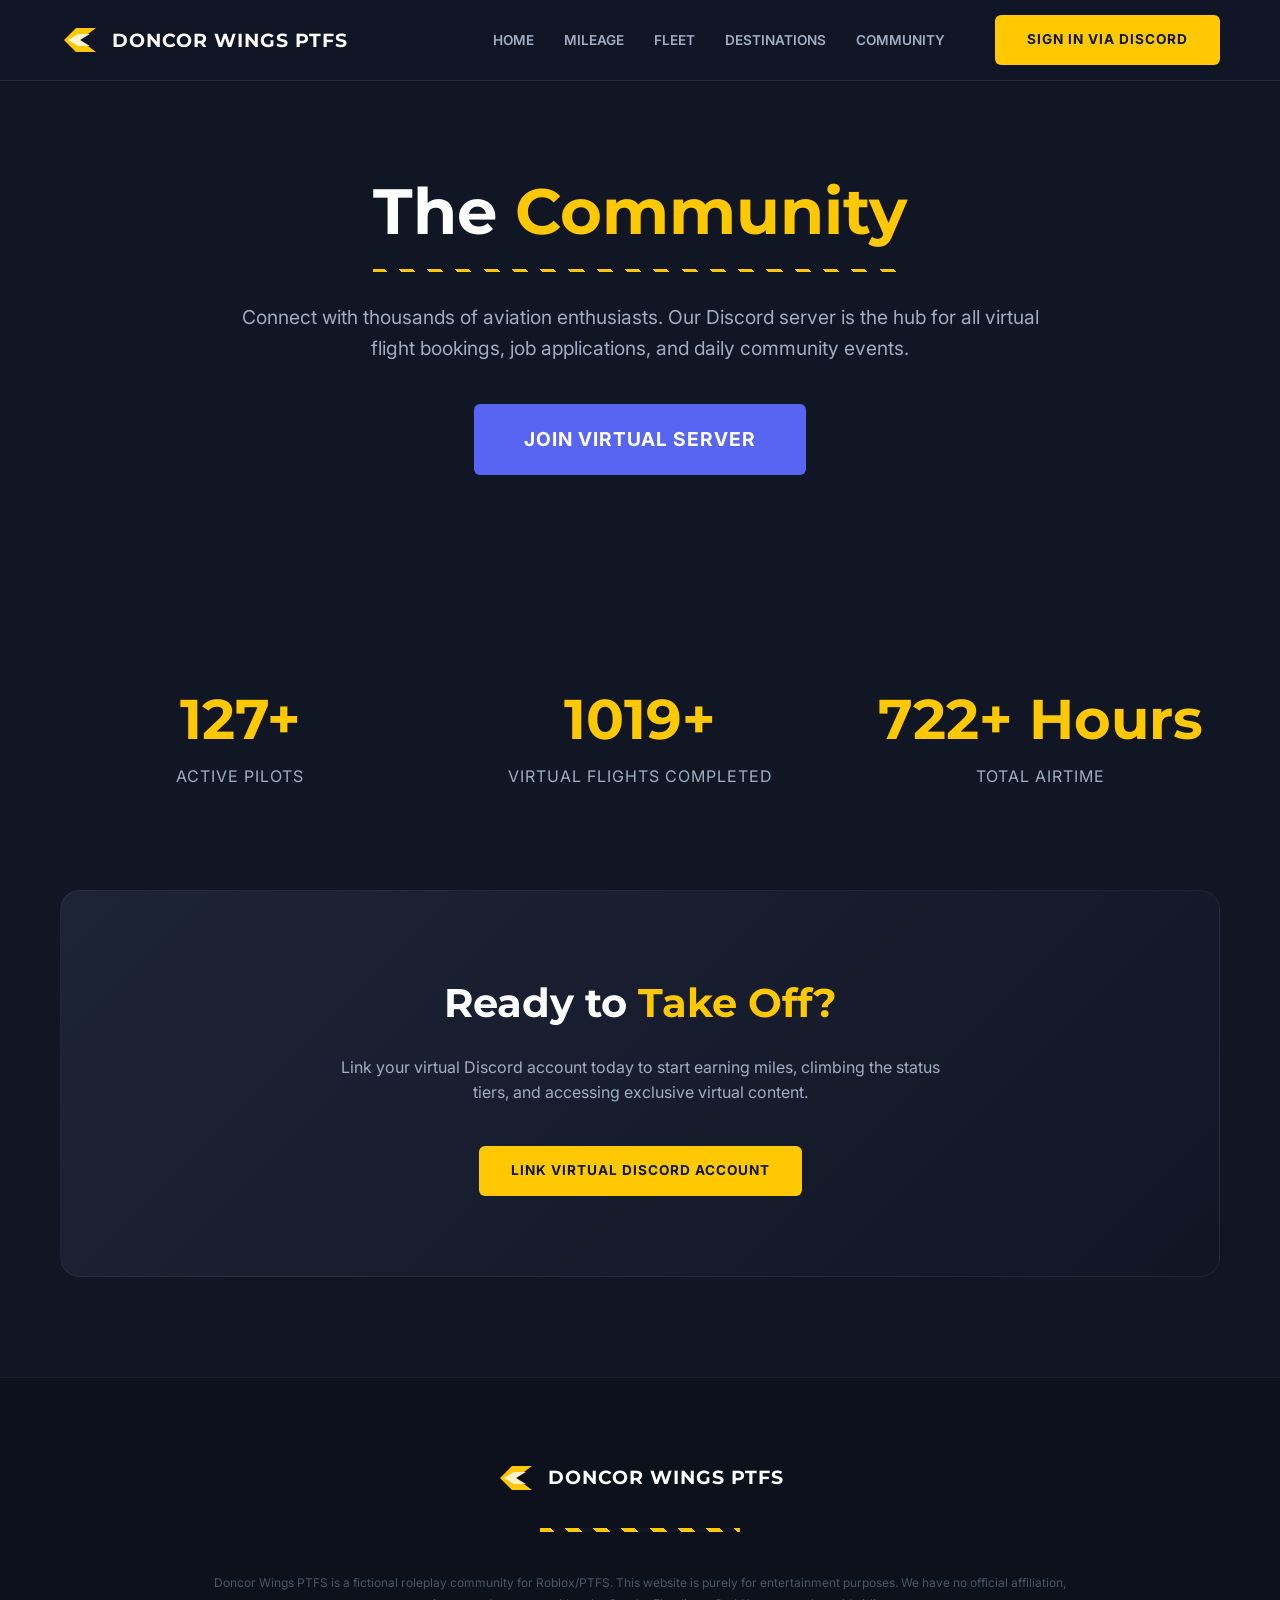
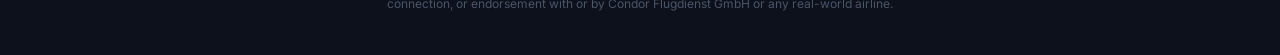
==== discord/index.html @ f2d175a5 "Implement Doncor Wings PTFS Dark-Premium Framework - Established "Dark-Premium" branding with Deep S" ====
<!DOCTYPE html>
<html lang="en">
<head>
    <meta charset="UTF-8">
    <meta name="viewport" content="width=device-width, initial-scale=1.0">
    <title>Community | Doncor Wings PTFS</title>
    <link rel="stylesheet" href="../assets/css/style.css">
    <link rel="icon" href="data:image/svg+xml,<svg xmlns=%22http://www.w3.org/2000/svg%22 viewBox=%220 0 100 100%22><text y=%22.9em%22 font-size=%2290%22>💬</text></svg>">
</head>
<body>

    <!-- Header -->
    <header>
        <div class="container">
            <a href="../" class="logo">
                <svg viewBox="0 0 100 100" xmlns="http://www.w3.org/2000/svg">
                    <path d="M10 50 L40 20 L90 20 L50 50 L90 80 L40 80 Z" fill="#FFC800"/>
                    <path d="M20 50 L45 35 L75 35 L50 50 L75 65 L45 65 Z" fill="#ffffff" opacity="0.8"/>
                </svg>
                DONCOR WINGS PTFS
            </a>

            <nav>
                <button class="mobile-toggle" id="mobile-toggle" aria-label="Toggle Navigation">
                    <span></span>
                    <span></span>
                    <span></span>
                </button>
                <ul id="nav-menu">
                    <li><a href="../">Home</a></li>
                    <li><a href="../#mileage">Mileage</a></li>
                    <li><a href="../#fleet">Fleet</a></li>
                    <li><a href="../#destinations">Destinations</a></li>
                    <li><a href="#">Community</a></li>
                </ul>
                <div class="profile-area">
                    <a href="#" id="login-btn" class="btn btn-primary">Sign In via Discord</a>
                    <div id="user-profile" class="user-profile">
                        <img src="https://ui-avatars.com/api/?name=Capt+Roblox&background=FFC800&color=111625" alt="Avatar">
                        <div class="user-info">
                            <span id="user-name" class="user-name">Capt_Roblox</span>
                            <span id="user-stats" class="user-stats">Tier: Bronze | 2,800 Miles</span>
                        </div>
                    </div>
                </div>
            </nav>
        </div>
    </header>

    <!-- Community Hero -->
    <section class="hero" style="background-image: linear-gradient(rgba(17, 22, 37, 0.9), rgba(17, 22, 37, 0.9)), url('https://images.unsplash.com/photo-1521737604893-d14cc237f11d?ixlib=rb-4.0.3&auto=format&fit=crop&w=1920&q=80');">
        <div class="container">
            <h1 class="hazard-border" style="display: inline-block; padding-bottom: 10px; margin-bottom: 30px;">The <span>Community</span></h1>
            <p>Connect with thousands of aviation enthusiasts. Our Discord server is the hub for all virtual flight bookings, job applications, and daily community events.</p>
            <a href="https://discord.gg/your-link" target="_blank" class="btn btn-discord btn-lg" style="padding: 20px 50px; font-size: 1.2rem;">Join Virtual Server</a>
        </div>
    </section>

    <!-- Stats Section -->
    <section>
        <div class="container">
            <div class="stats-grid">
                <div class="stat-item">
                    <h2 class="stat-number" data-target="150" data-suffix="+">0</h2>
                    <p>Active Pilots</p>
                </div>
                <div class="stat-item">
                    <h2 class="stat-number" data-target="1200" data-suffix="+">0</h2>
                    <p>Virtual Flights Completed</p>
                </div>
                <div class="stat-item">
                    <h2 class="stat-number" data-target="850" data-suffix="+ Hours">0</h2>
                    <p>Total Airtime</p>
                </div>
            </div>
        </div>
    </section>

    <!-- Community Promo -->
    <section style="padding-top: 0;">
        <div class="container">
            <div class="discord-promo">
                <h2 class="section-title" style="margin-bottom: 20px;">Ready to <span>Take Off?</span></h2>
                <p style="margin-bottom: 40px; color: var(--text-muted); max-width: 600px; margin-left: auto; margin-right: auto;">
                    Link your virtual Discord account today to start earning miles, climbing the status tiers, and accessing exclusive virtual content.
                </p>
                <a href="#" class="btn btn-primary">Link Virtual Discord Account</a>
            </div>
        </div>
    </section>

    <!-- Footer -->
    <footer>
        <div class="container">
            <div style="display: flex; justify-content: center; margin-bottom: 30px;">
                <div class="logo">
                    <svg viewBox="0 0 100 100" xmlns="http://www.w3.org/2000/svg">
                        <path d="M10 50 L40 20 L90 20 L50 50 L90 80 L40 80 Z" fill="#FFC800"/>
                        <path d="M20 50 L45 35 L75 35 L50 50 L75 65 L45 65 Z" fill="#ffffff" opacity="0.8"/>
                    </svg>
                    DONCOR WINGS PTFS
                </div>
            </div>
            <div class="hazard-line" style="max-width: 200px; margin: 0 auto;"></div>
            <p class="legal-text">
                Doncor Wings PTFS is a fictional roleplay community for Roblox/PTFS. This website is purely for entertainment purposes. We have no official affiliation, connection, or endorsement with or by Condor Flugdienst GmbH or any real-world airline.
            </p>
        </div>
    </footer>

    <script src="../assets/js/main.js"></script>
</body>
</html>
---- assets/css/style.css ----
@import url('https://fonts.googleapis.com/css2?family=Montserrat:wght@400;600;700&family=Inter:wght@400;600;700&display=swap');

:root {
    --bg-dark: #111625; /* Deep Space Navy */
    --bg-section: #1D2436; /* Cards & Sections */
    --accent-yellow: #FFC800; /* Cyber Yellow */
    --white: #ffffff;
    --text-muted: #a0aec0;
    --transition: all 0.3s cubic-bezier(0.4, 0, 0.2, 1);
    --container-width: 1200px;
}

* {
    margin: 0;
    padding: 0;
    box-sizing: border-box;
}

body {
    font-family: 'Inter', 'Montserrat', sans-serif;
    line-height: 1.6;
    color: var(--white);
    background-color: var(--bg-dark);
    overflow-x: hidden;
}

/* --- Utilities --- */
.container {
    max-width: var(--container-width);
    margin: 0 auto;
    padding: 0 20px;
}

a {
    text-decoration: none;
    color: inherit;
    transition: var(--transition);
}

ul {
    list-style: none;
}

img {
    max-width: 100%;
    display: block;
}

.btn {
    display: inline-flex;
    align-items: center;
    justify-content: center;
    padding: 14px 32px;
    border-radius: 6px;
    font-weight: 700;
    cursor: pointer;
    border: none;
    transition: var(--transition);
    text-transform: uppercase;
    font-size: 0.85rem;
    letter-spacing: 1px;
}

.btn-primary {
    background-color: var(--accent-yellow);
    color: var(--bg-dark);
}

.btn-primary:hover {
    background-color: #e5b300;
    transform: translateY(-2px);
    box-shadow: 0 8px 20px rgba(255, 200, 0, 0.2);
}

.btn-outline {
    border: 2px solid var(--accent-yellow);
    color: var(--accent-yellow);
    background: transparent;
}

.btn-outline:hover {
    background-color: var(--accent-yellow);
    color: var(--bg-dark);
}

.btn-discord {
    background-color: #5865F2;
    color: white;
}

.btn-discord:hover {
    background-color: #4752c4;
    transform: translateY(-2px);
}

/* --- Hazard Pattern Branding --- */
.hazard-line {
    height: 4px;
    width: 100%;
    background: repeating-linear-gradient(45deg, var(--accent-yellow), var(--accent-yellow) 10px, var(--bg-dark) 10px, var(--bg-dark) 20px);
}

.hazard-border {
    position: relative;
}

.hazard-border::after {
    content: "";
    position: absolute;
    bottom: 0;
    left: 0;
    width: 100%;
    height: 3px;
    background: repeating-linear-gradient(45deg, var(--accent-yellow), var(--accent-yellow) 10px, var(--bg-dark) 10px, var(--bg-dark) 20px);
}

/* --- Header --- */
header {
    background-color: rgba(17, 22, 37, 0.95);
    backdrop-filter: blur(10px);
    position: fixed;
    width: 100%;
    top: 0;
    z-index: 1000;
    border-bottom: 1px solid rgba(255, 255, 255, 0.1);
}

header .container {
    display: flex;
    justify-content: space-between;
    align-items: center;
    height: 80px;
}

.logo {
    display: flex;
    align-items: center;
    font-weight: 700;
    font-size: 1.2rem;
    letter-spacing: 1px;
    color: var(--white);
    font-family: 'Montserrat', sans-serif;
}

.logo svg {
    margin-right: 12px;
    width: 40px;
    height: 40px;
}

nav {
    display: flex;
    align-items: center;
}

nav ul {
    display: flex;
    align-items: center;
}

nav ul li {
    margin-right: 30px;
}

nav ul li a {
    font-weight: 600;
    font-size: 0.85rem;
    color: var(--text-muted);
    text-transform: uppercase;
}

nav ul li a:hover {
    color: var(--accent-yellow);
}

/* Profile Dropdown */
.profile-area {
    margin-left: 20px;
}

.user-profile {
    display: none; /* Shown via JS when logged in */
    align-items: center;
    gap: 12px;
    background: var(--bg-section);
    padding: 6px 12px;
    border-radius: 50px;
    border: 1px solid rgba(255, 255, 255, 0.1);
    cursor: pointer;
}

.user-profile img {
    width: 32px;
    height: 32px;
    border-radius: 50%;
}

.user-info {
    display: flex;
    flex-direction: column;
    line-height: 1.2;
}

.user-name {
    font-size: 0.8rem;
    font-weight: 700;
}

.user-stats {
    font-size: 0.65rem;
    color: var(--accent-yellow);
}

/* --- Hero --- */
.hero {
    padding: 160px 0 100px;
    background: linear-gradient(rgba(17, 22, 37, 0.8), rgba(17, 22, 37, 0.8)), url('https://images.unsplash.com/photo-1542296332-2e4473faf563?ixlib=rb-4.0.3&auto=format&fit=crop&w=1920&q=80');
    background-size: cover;
    background-position: center;
    text-align: center;
}

.hero h1 {
    font-size: 4rem;
    font-weight: 700;
    margin-bottom: 20px;
    font-family: 'Montserrat', sans-serif;
}

.hero h1 span {
    color: var(--accent-yellow);
}

.hero p {
    font-size: 1.2rem;
    color: var(--text-muted);
    max-width: 800px;
    margin: 0 auto 40px;
}

/* --- Sections --- */
section {
    padding: 100px 0;
}

.section-title {
    text-align: center;
    font-size: 2.5rem;
    margin-bottom: 60px;
    font-family: 'Montserrat', sans-serif;
}

.section-title span {
    color: var(--accent-yellow);
}

/* Tiers Grid */
.tiers-grid {
    display: grid;
    grid-template-columns: repeat(auto-fit, minmax(260px, 1fr));
    gap: 25px;
}

.tier-card {
    background: var(--bg-section);
    padding: 40px 30px;
    border-radius: 12px;
    border: 1px solid rgba(255, 255, 255, 0.05);
    transition: var(--transition);
    position: relative;
    display: flex;
    flex-direction: column;
}

.tier-card:hover {
    transform: translateY(-10px);
    border-color: var(--accent-yellow);
}

.tier-card h3 {
    font-size: 1.5rem;
    margin-bottom: 10px;
    font-family: 'Montserrat', sans-serif;
}

.tier-rate {
    font-size: 0.9rem;
    color: var(--accent-yellow);
    font-weight: 700;
    margin-bottom: 25px;
}

.tier-benefits {
    margin-top: auto;
}

.tier-benefits li {
    font-size: 0.85rem;
    color: var(--text-muted);
    margin-bottom: 12px;
    display: flex;
    align-items: flex-start;
}

.tier-benefits li::before {
    content: "✓";
    color: var(--accent-yellow);
    margin-right: 10px;
    font-weight: bold;
}

/* Specific Tier Accents */
.tier-silver { border-color: rgba(192, 192, 192, 0.3); }
.tier-gold {
    border-color: rgba(255, 200, 0, 0.5);
    box-shadow: 0 0 20px rgba(255, 200, 0, 0.1);
}

/* Fleet & Destinations */
.fleet-grid, .dest-grid {
    display: grid;
    grid-template-columns: repeat(auto-fit, minmax(300px, 1fr));
    gap: 30px;
}

.card {
    background: var(--bg-section);
    border-radius: 12px;
    overflow: hidden;
    transition: var(--transition);
}

.card-img {
    height: 220px;
    background-size: cover;
    background-position: center;
}

.card-body {
    padding: 30px;
}

.card h3 {
    margin-bottom: 15px;
}

.card p {
    color: var(--text-muted);
    font-size: 0.9rem;
    margin-bottom: 25px;
}

/* --- Stats --- */
.stats-grid {
    display: grid;
    grid-template-columns: repeat(auto-fit, minmax(200px, 1fr));
    gap: 40px;
    text-align: center;
}

.stat-item h2 {
    font-size: 3.5rem;
    color: var(--accent-yellow);
    font-family: 'Montserrat', sans-serif;
}

.stat-item p {
    font-size: 1rem;
    color: var(--text-muted);
    text-transform: uppercase;
    letter-spacing: 1px;
}

/* --- Discord CTA --- */
.discord-promo {
    background: linear-gradient(135deg, #1D2436 0%, #111625 100%);
    border: 1px solid rgba(255, 255, 255, 0.05);
    border-radius: 20px;
    padding: 80px 40px;
    text-align: center;
}

/* --- Footer --- */
footer {
    padding: 80px 0 40px;
    background-color: #0d111b;
    border-top: 1px solid rgba(255, 255, 255, 0.05);
}

.legal-text {
    font-size: 0.75rem;
    color: #4a5568;
    max-width: 900px;
    margin: 40px auto 0;
    text-align: center;
    line-height: 1.8;
}

/* --- Mobile --- */
.mobile-toggle {
    display: none;
    cursor: pointer;
    background: none;
    border: none;
    padding: 10px;
}

.mobile-toggle span {
    display: block;
    width: 25px;
    height: 3px;
    background-color: var(--white);
    margin: 5px 0;
    transition: var(--transition);
}

/* Mobile Menu Active State */
.mobile-toggle.active span:nth-child(1) { transform: rotate(45deg) translate(5px, 6px); }
.mobile-toggle.active span:nth-child(2) { opacity: 0; }
.mobile-toggle.active span:nth-child(3) { transform: rotate(-45deg) translate(5px, -6px); }

@media (max-width: 992px) {
    header .container {
        padding: 0 30px;
    }

    nav ul {
        display: none;
        position: absolute;
        top: 80px;
        left: 0;
        width: 100%;
        background-color: var(--bg-dark);
        flex-direction: column;
        padding: 40px 0;
        border-bottom: 2px solid var(--accent-yellow);
    }

    nav ul.active {
        display: flex;
    }

    nav ul li {
        margin: 0 0 20px 0;
    }

    .mobile-toggle {
        display: block;
    }

    .profile-area {
        margin-left: 0;
    }

    .hero h1 { font-size: 2.8rem; }
}

@media (max-width: 600px) {
    .hero h1 { font-size: 2.2rem; }
    .hero p { font-size: 1rem; }
    .btn { width: 100%; }
    .hero .container > div { flex-direction: column; }
}
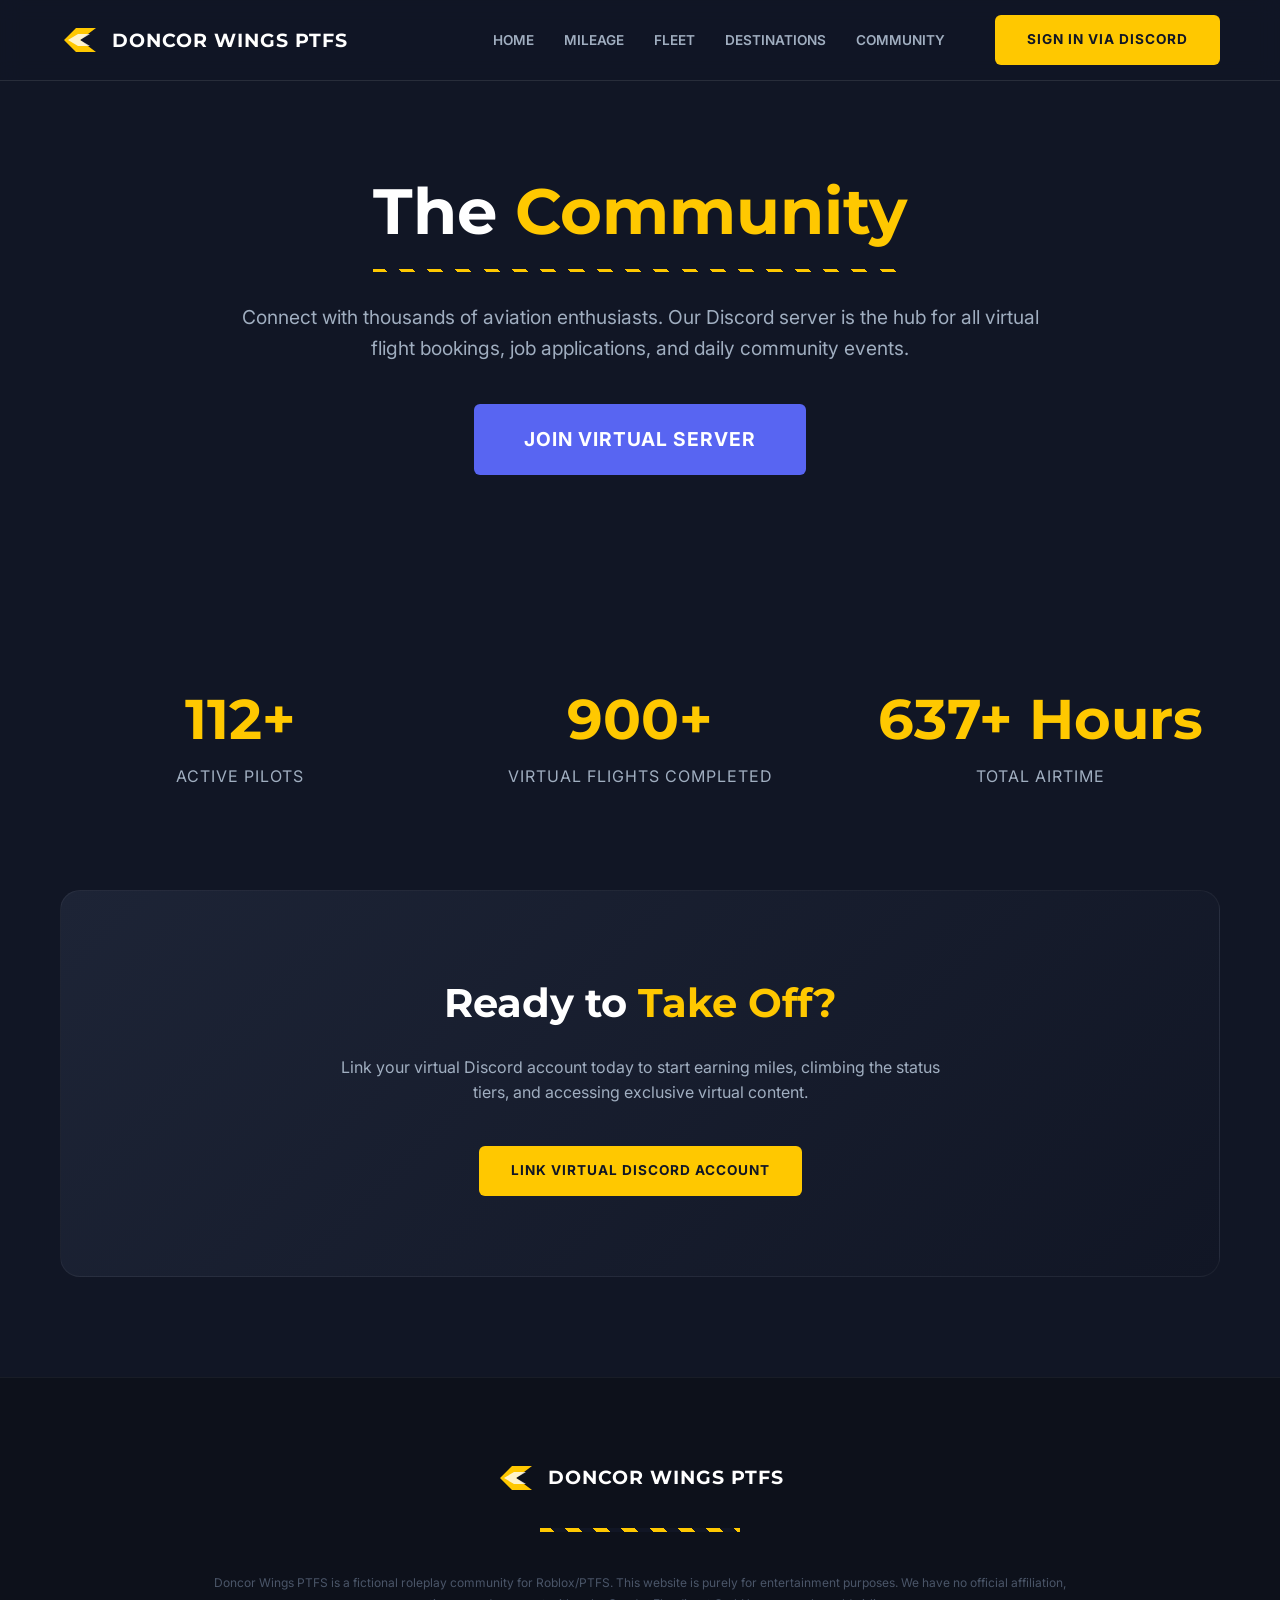
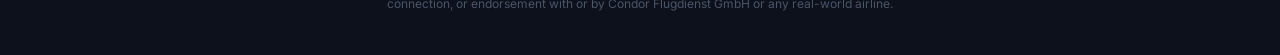
==== commit 1a3b5e4a: "Implement Doncor Wings PTFS web framework with Supabase integration - Developed a responsive 'Dark-P" ====
--- a/discord/index.html
+++ b/discord/index.html
@@ -5,6 +5,7 @@
     <meta name="viewport" content="width=device-width, initial-scale=1.0">
     <title>Community | Doncor Wings PTFS</title>
     <link rel="stylesheet" href="../assets/css/style.css">
+    <script src="https://cdn.jsdelivr.net/npm/@supabase/supabase-js@2"></script>
     <link rel="icon" href="data:image/svg+xml,<svg xmlns=%22http://www.w3.org/2000/svg%22 viewBox=%220 0 100 100%22><text y=%22.9em%22 font-size=%2290%22>💬</text></svg>">
 </head>
 <body>
@@ -36,10 +37,10 @@
                 <div class="profile-area">
                     <a href="#" id="login-btn" class="btn btn-primary">Sign In via Discord</a>
                     <div id="user-profile" class="user-profile">
-                        <img src="https://ui-avatars.com/api/?name=Capt+Roblox&background=FFC800&color=111625" alt="Avatar">
+                        <img src="https://ui-avatars.com/api/?name=Pilot&background=FFC800&color=111625" alt="Avatar">
                         <div class="user-info">
-                            <span id="user-name" class="user-name">Capt_Roblox</span>
-                            <span id="user-stats" class="user-stats">Tier: Bronze | 2,800 Miles</span>
+                            <span id="user-name" class="user-name">Loading...</span>
+                            <span id="user-stats" class="user-stats">Fetching status...</span>
                         </div>
                     </div>
                 </div>
--- a/assets/css/style.css
+++ b/assets/css/style.css
@@ -193,7 +193,14 @@
     width: 32px;
     height: 32px;
     border-radius: 50%;
-}
+    border: 2px solid transparent;
+    transition: var(--transition);
+}
+
+/* Tier Specific UI Accents for Profile */
+.user-profile.status-bronze img { border-color: #cd7f32; }
+.user-profile.status-silver img { border-color: #c0c0c0; }
+.user-profile.status-gold img { border-color: var(--accent-yellow); box-shadow: 0 0 10px rgba(255, 200, 0, 0.3); }
 
 .user-info {
     display: flex;
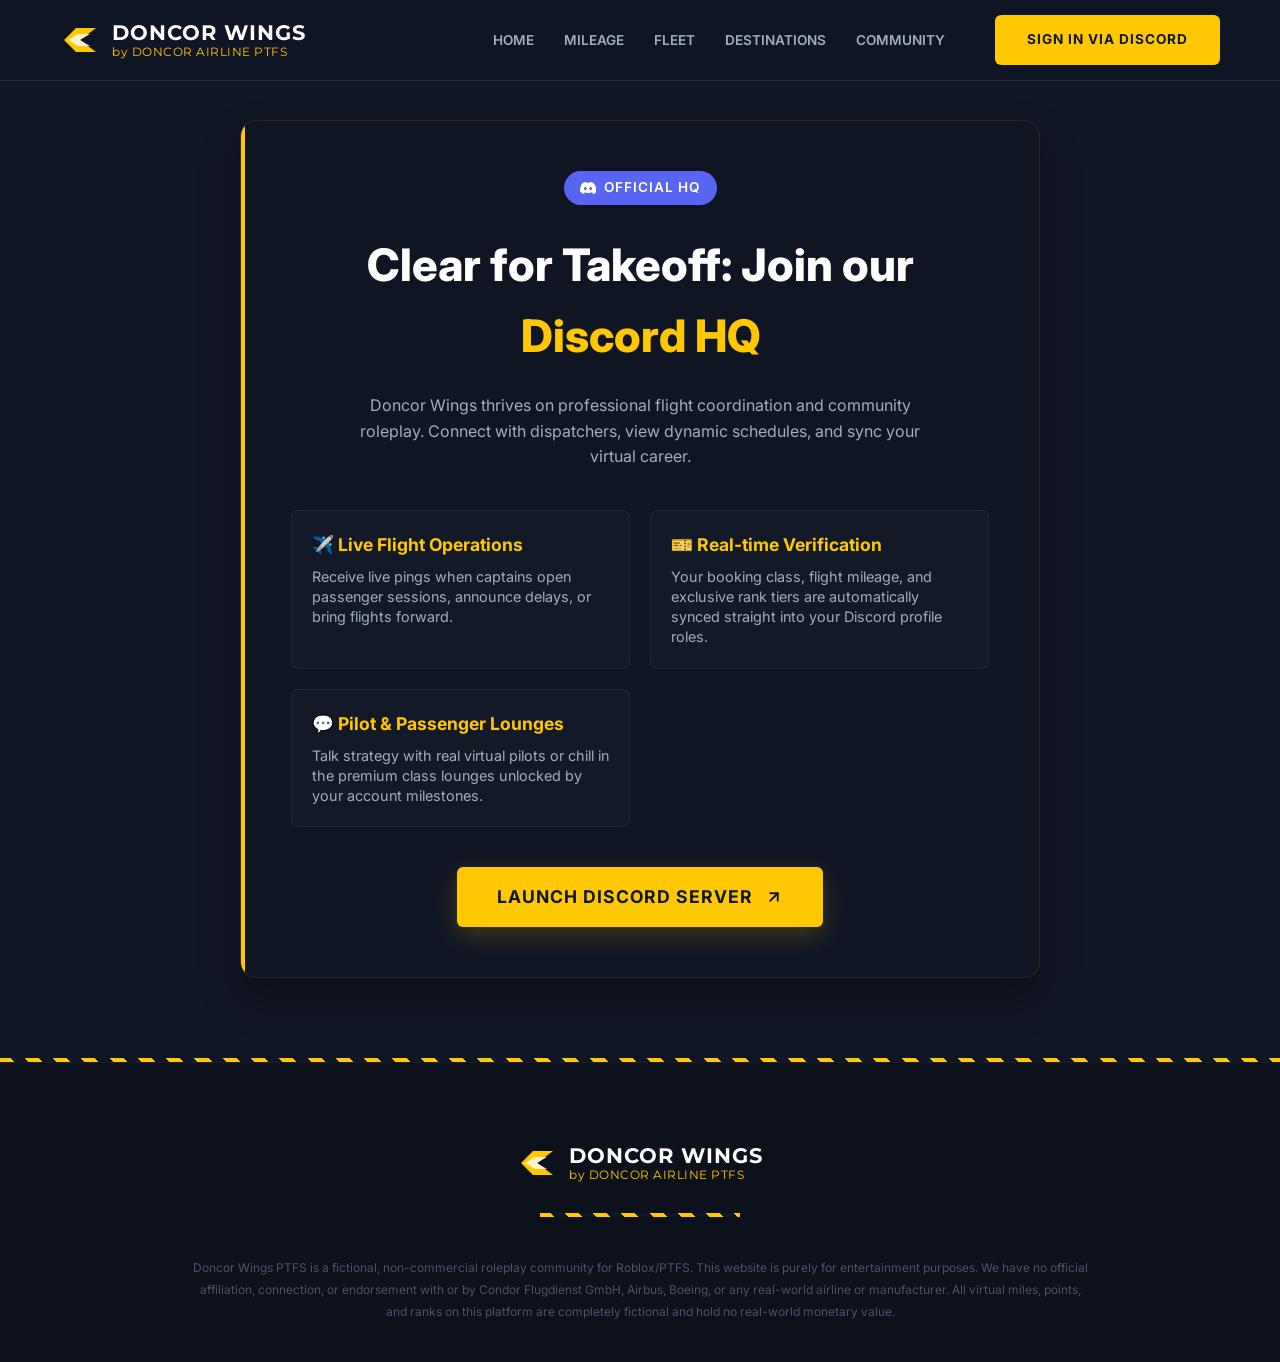
==== commit fecba055: "Update index.html" ====
--- a/discord/index.html
+++ b/discord/index.html
@@ -3,14 +3,131 @@
 <head>
     <meta charset="UTF-8">
     <meta name="viewport" content="width=device-width, initial-scale=1.0">
-    <title>Community | Doncor Wings PTFS</title>
+    <title>Join the Community - DONCOR WINGS</title>
     <link rel="stylesheet" href="../assets/css/style.css">
     <script src="https://cdn.jsdelivr.net/npm/@supabase/supabase-js@2"></script>
-    <link rel="icon" href="data:image/svg+xml,<svg xmlns=%22http://www.w3.org/2000/svg%22 viewBox=%220 0 100 100%22><text y=%22.9em%22 font-size=%2290%22>💬</text></svg>">
+    <link rel="icon" href="data:image/svg+xml,<svg viewBox='0 0 100 100' xmlns='http://www.w3.org/2000/svg'><path d='M10 50 L40 20 L90 20 L50 50 L90 80 L40 80 Z' fill='%23FFC800'/><path d='M20 50 L45 35 L75 35 L50 50 L75 65 L45 65 Z' fill='%23ffffff' opacity='0.8'/></svg>">
+    
+    <style>
+        /* Dedicated styles for the community hub matching the main page identity */
+        .discord-hero {
+            padding: 120px 0 80px 0;
+            background: radial-gradient(circle at 80% 20%, rgba(255, 200, 0, 0.05) 0%, transparent 50%), var(--bg-main);
+            min-height: calc(100vh - 300px);
+            display: flex;
+            align-items: center;
+        }
+
+        .community-card {
+            background: rgba(17, 22, 37, 0.6);
+            backdrop-filter: blur(12px);
+            -webkit-backdrop-filter: blur(12px);
+            border: 1px solid rgba(255, 200, 0, 0.1);
+            border-radius: 16px;
+            padding: 50px;
+            max-width: 800px;
+            margin: 0 auto;
+            text-align: center;
+            box-shadow: 0 20px 40px rgba(0, 0, 0, 0.3);
+            position: relative;
+            overflow: hidden;
+        }
+
+        .community-card::before {
+            content: '';
+            position: absolute;
+            top: 0;
+            left: 0;
+            width: 4px;
+            height: 100%;
+            background: var(--primary, #FFC800);
+        }
+
+        .discord-badge {
+            background: #5865F2;
+            color: #ffffff;
+            display: inline-flex;
+            align-items: center;
+            gap: 8px;
+            padding: 6px 16px;
+            border-radius: 20px;
+            font-size: 0.85rem;
+            font-weight: 600;
+            text-transform: uppercase;
+            letter-spacing: 1px;
+            margin-bottom: 25px;
+        }
+
+        .community-title h1 {
+            font-size: 2.8rem;
+            font-weight: 800;
+            margin-bottom: 20px;
+            color: #ffffff;
+        }
+
+        .community-title h1 span {
+            color: var(--primary, #FFC800);
+        }
+
+        .community-features {
+            display: grid;
+            grid-template-columns: repeat(auto-fit, minmax(220px, 1fr));
+            gap: 20px;
+            margin: 40px 0;
+            text-align: left;
+        }
+
+        .feature-item {
+            background: rgba(255, 255, 255, 0.02);
+            border: 1px solid rgba(255, 255, 255, 0.05);
+            border-radius: 8px;
+            padding: 20px;
+            transition: transform 0.3s ease, border-color 0.3s ease;
+        }
+
+        .feature-item:hover {
+            transform: translateY(-2px);
+            border-color: rgba(255, 200, 0, 0.3);
+        }
+
+        .feature-item h3 {
+            color: var(--primary, #FFC800);
+            font-size: 1.1rem;
+            margin-bottom: 8px;
+            display: flex;
+            align-items: center;
+            gap: 8px;
+        }
+
+        .feature-item p {
+            font-size: 0.9rem;
+            color: var(--text-muted, #a0aec0);
+            line-height: 1.4;
+        }
+
+        .join-btn-container {
+            margin-top: 40px;
+        }
+
+        .btn-discord-join {
+            padding: 16px 40px;
+            font-size: 1.1rem;
+            font-weight: 700;
+            display: inline-flex;
+            align-items: center;
+            gap: 12px;
+            box-shadow: 0 8px 24px rgba(255, 200, 0, 0.2);
+            transition: all 0.3s cubic-bezier(0.175, 0.885, 0.32, 1.275);
+        }
+
+        .btn-discord-join:hover {
+            transform: scale(1.03);
+            box-shadow: 0 12px 30px rgba(255, 200, 0, 0.3);
+        }
+    </style>
 </head>
 <body>
 
-    <!-- Header -->
     <header>
         <div class="container">
             <a href="../" class="logo">
@@ -18,7 +135,10 @@
                     <path d="M10 50 L40 20 L90 20 L50 50 L90 80 L40 80 Z" fill="#FFC800"/>
                     <path d="M20 50 L45 35 L75 35 L50 50 L75 65 L45 65 Z" fill="#ffffff" opacity="0.8"/>
                 </svg>
-                DONCOR WINGS PTFS
+                <div class="logo-text">
+                    <span class="main-line">DONCOR WINGS</span>
+                    <span class="sub-line">by DONCOR AIRLINE PTFS</span>
+                </div>
             </a>
 
             <nav>
@@ -32,15 +152,15 @@
                     <li><a href="../#mileage">Mileage</a></li>
                     <li><a href="../#fleet">Fleet</a></li>
                     <li><a href="../#destinations">Destinations</a></li>
-                    <li><a href="#">Community</a></li>
+                    <li><a href="#" class="active">Community</a></li>
                 </ul>
                 <div class="profile-area">
-                    <a href="#" id="login-btn" class="btn btn-primary">Sign In via Discord</a>
-                    <div id="user-profile" class="user-profile">
-                        <img src="https://ui-avatars.com/api/?name=Pilot&background=FFC800&color=111625" alt="Avatar">
+                    <a href="javascript:void(0);" id="login-btn" class="btn btn-primary">Sign In via Discord</a>
+                    <div id="user-profile" class="user-profile" style="display: none;">
+                        <img src="https://ui-avatars.com/api/?name=User&background=FFC800&color=111625" alt="Avatar">
                         <div class="user-info">
                             <span id="user-name" class="user-name">Loading...</span>
-                            <span id="user-stats" class="user-stats">Fetching status...</span>
+                            <span id="user-stats" class="user-stats">Tier: -- | --</span>
                         </div>
                     </div>
                 </div>
@@ -48,49 +168,53 @@
         </div>
     </header>
 
-    <!-- Community Hero -->
-    <section class="hero" style="background-image: linear-gradient(rgba(17, 22, 37, 0.9), rgba(17, 22, 37, 0.9)), url('https://images.unsplash.com/photo-1521737604893-d14cc237f11d?ixlib=rb-4.0.3&auto=format&fit=crop&w=1920&q=80');">
+    <section class="discord-hero">
         <div class="container">
-            <h1 class="hazard-border" style="display: inline-block; padding-bottom: 10px; margin-bottom: 30px;">The <span>Community</span></h1>
-            <p>Connect with thousands of aviation enthusiasts. Our Discord server is the hub for all virtual flight bookings, job applications, and daily community events.</p>
-            <a href="https://discord.gg/your-link" target="_blank" class="btn btn-discord btn-lg" style="padding: 20px 50px; font-size: 1.2rem;">Join Virtual Server</a>
-        </div>
-    </section>
-
-    <!-- Stats Section -->
-    <section>
-        <div class="container">
-            <div class="stats-grid">
-                <div class="stat-item">
-                    <h2 class="stat-number" data-target="150" data-suffix="+">0</h2>
-                    <p>Active Pilots</p>
-                </div>
-                <div class="stat-item">
-                    <h2 class="stat-number" data-target="1200" data-suffix="+">0</h2>
-                    <p>Virtual Flights Completed</p>
-                </div>
-                <div class="stat-item">
-                    <h2 class="stat-number" data-target="850" data-suffix="+ Hours">0</h2>
-                    <p>Total Airtime</p>
+            <div class="community-card">
+                <div class="discord-badge">
+                    <svg width="16" height="16" viewBox="0 0 127.14 96.36" fill="#ffffff" style="display:inline-block; vertical-align:middle;">
+                        <path d="M107.7,8.07A105.15,105.15,0,0,0,77.26,0a77.19,77.19,0,0,0-3.3,6.83A96.67,96.67,0,0,0,53.22,6.83,77.19,77.19,0,0,0,49.88,0,105.15,105.15,0,0,0,19.44,8.07C3.66,31.58-1.86,54.65,1,77.53A105.73,105.73,0,0,0,32,96.36a74.37,74.37,0,0,0,6.71-11,68.6,68.6,0,0,1-10.57-5.12c.9-.65,1.76-1.34,2.58-2a75.58,75.58,0,0,0,72.9,0c.82.71,1.68,1.4,2.58,2a68.48,68.48,0,0,1-10.57,5.12,74.26,74.26,0,0,0,6.71,11,105.54,105.54,0,0,0,32.61-18.83C129.87,49.62,124.05,26.84,107.7,8.07ZM42.45,65.69C36.18,65.69,31,60,31,53S36.18,40.36,42.45,40.36,53.93,46,53.79,53,48.72,65.69,42.45,65.69Zm42.24,0C78.41,65.69,73.24,60,73.24,53S78.41,40.36,84.69,40.36,96.17,46,96,53,91,65.69,84.69,65.69Z"/>
+                    </svg>
+                    Official HQ
+                </div>
+                
+                <div class="community-title">
+                    <h1>Clear for Takeoff: Join our <span>Discord HQ</span></h1>
+                    <p style="color: var(--text-muted, #a0aec0); max-width: 600px; margin: 0 auto; line-height: 1.6;">
+                        Doncor Wings thrives on professional flight coordination and community roleplay. Connect with dispatchers, view dynamic schedules, and sync your virtual career.
+                    </p>
+                </div>
+
+                <div class="community-features">
+                    <div class="feature-item">
+                        <h3>✈️ Live Flight Operations</h3>
+                        <p>Receive live pings when captains open passenger sessions, announce delays, or bring flights forward.</p>
+                    </div>
+                    <div class="feature-item">
+                        <h3>🎫 Real-time Verification</h3>
+                        <p>Your booking class, flight mileage, and exclusive rank tiers are automatically synced straight into your Discord profile roles.</p>
+                    </div>
+                    <div class="feature-item">
+                        <h3>💬 Pilot & Passenger Lounges</h3>
+                        <p>Talk strategy with real virtual pilots or chill in the premium class lounges unlocked by your account milestones.</p>
+                    </div>
+                </div>
+
+                <div class="join-btn-container">
+                    <a href="https://discord.gg/UXgpn4hfug" target="_blank" rel="noopener noreferrer" class="btn btn-primary btn-discord-join">
+                        Launch Discord Server
+                        <svg width="18" height="18" viewBox="0 0 24 24" fill="none" stroke="currentColor" stroke-width="2.5" stroke-linecap="round" stroke-linejoin="round">
+                            <line x1="7" y1="17" x2="17" y2="7"></line>
+                            <polyline points="7 7 17 7 17 17"></polyline>
+                        </svg>
+                    </a>
                 </div>
             </div>
         </div>
     </section>
 
-    <!-- Community Promo -->
-    <section style="padding-top: 0;">
-        <div class="container">
-            <div class="discord-promo">
-                <h2 class="section-title" style="margin-bottom: 20px;">Ready to <span>Take Off?</span></h2>
-                <p style="margin-bottom: 40px; color: var(--text-muted); max-width: 600px; margin-left: auto; margin-right: auto;">
-                    Link your virtual Discord account today to start earning miles, climbing the status tiers, and accessing exclusive virtual content.
-                </p>
-                <a href="#" class="btn btn-primary">Link Virtual Discord Account</a>
-            </div>
-        </div>
-    </section>
-
-    <!-- Footer -->
+    <div class="hazard-line"></div>
+
     <footer>
         <div class="container">
             <div style="display: flex; justify-content: center; margin-bottom: 30px;">
@@ -99,12 +223,15 @@
                         <path d="M10 50 L40 20 L90 20 L50 50 L90 80 L40 80 Z" fill="#FFC800"/>
                         <path d="M20 50 L45 35 L75 35 L50 50 L75 65 L45 65 Z" fill="#ffffff" opacity="0.8"/>
                     </svg>
-                    DONCOR WINGS PTFS
+                    <div class="logo-text">
+                        <span class="main-line">DONCOR WINGS</span>
+                        <span class="sub-line">by DONCOR AIRLINE PTFS</span>
+                    </div>
                 </div>
             </div>
             <div class="hazard-line" style="max-width: 200px; margin: 0 auto;"></div>
             <p class="legal-text">
-                Doncor Wings PTFS is a fictional roleplay community for Roblox/PTFS. This website is purely for entertainment purposes. We have no official affiliation, connection, or endorsement with or by Condor Flugdienst GmbH or any real-world airline.
+                Doncor Wings PTFS is a fictional, non-commercial roleplay community for Roblox/PTFS. This website is purely for entertainment purposes. We have no official affiliation, connection, or endorsement with or by Condor Flugdienst GmbH, Airbus, Boeing, or any real-world airline or manufacturer. All virtual miles, points, and ranks on this platform are completely fictional and hold no real-world monetary value.
             </p>
         </div>
     </footer>
--- a/assets/css/style.css
+++ b/assets/css/style.css
@@ -135,9 +135,6 @@
 .logo {
     display: flex;
     align-items: center;
-    font-weight: 700;
-    font-size: 1.2rem;
-    letter-spacing: 1px;
     color: var(--white);
     font-family: 'Montserrat', sans-serif;
 }
@@ -146,6 +143,26 @@
     margin-right: 12px;
     width: 40px;
     height: 40px;
+}
+
+.logo-text {
+    display: flex;
+    flex-direction: column;
+    line-height: 1.1;
+}
+
+.logo-text .main-line {
+    font-weight: 700;
+    font-size: 1.3rem;
+    letter-spacing: 1px;
+    text-transform: uppercase;
+}
+
+.logo-text .sub-line {
+    font-weight: 400;
+    font-size: 0.75rem;
+    color: #FFC800;
+    letter-spacing: 0.5px;
 }
 
 nav {
@@ -202,6 +219,109 @@
 .user-profile.status-silver img { border-color: #c0c0c0; }
 .user-profile.status-gold img { border-color: var(--accent-yellow); box-shadow: 0 0 10px rgba(255, 200, 0, 0.3); }
 
+/* Dropdown Menu Styles */
+.profile-area {
+    position: relative;
+}
+
+.user-dropdown-menu {
+    position: absolute;
+    top: calc(100% + 15px);
+    right: 0;
+    width: 240px;
+    background-color: var(--bg-section);
+    border: 1px solid rgba(255, 255, 255, 0.1);
+    border-radius: 12px;
+    box-shadow: 0 15px 35px rgba(0, 0, 0, 0.4);
+    z-index: 1100;
+    padding: 15px 0;
+    animation: slideDown 0.2s ease-out;
+}
+
+@keyframes slideDown {
+    from { opacity: 0; transform: translateY(-10px); }
+    to { opacity: 1; transform: translateY(0); }
+}
+
+.dropdown-header {
+    padding: 10px 20px;
+    display: flex;
+    flex-direction: column;
+}
+
+.user-name-large {
+    font-weight: 700;
+    font-size: 1rem;
+    color: var(--white);
+    font-family: 'Montserrat', sans-serif;
+}
+
+.user-tier-badge {
+    font-size: 0.7rem;
+    color: var(--accent-yellow);
+    font-weight: 700;
+    text-transform: uppercase;
+    letter-spacing: 0.5px;
+}
+
+.dropdown-divider {
+    height: 1px;
+    background: rgba(255, 255, 255, 0.05);
+    margin: 10px 0;
+}
+
+.dropdown-info {
+    padding: 10px 20px;
+}
+
+.info-item {
+    display: flex;
+    flex-direction: column;
+}
+
+.info-item .label {
+    font-size: 0.65rem;
+    color: var(--text-muted);
+    text-transform: uppercase;
+    letter-spacing: 0.5px;
+}
+
+.info-item .value {
+    font-size: 0.9rem;
+    font-weight: 600;
+    color: var(--white);
+}
+
+.dropdown-item {
+    width: 100%;
+    padding: 12px 20px;
+    display: flex;
+    align-items: center;
+    gap: 12px;
+    background: transparent;
+    border: none;
+    color: var(--text-muted);
+    font-size: 0.9rem;
+    font-weight: 600;
+    cursor: pointer;
+    transition: var(--transition);
+    text-align: left;
+}
+
+.dropdown-item:hover {
+    background: rgba(255, 255, 255, 0.03);
+    color: var(--white);
+}
+
+.logout-btn {
+    color: #ff4d4d;
+}
+
+.logout-btn:hover {
+    background: rgba(255, 77, 77, 0.05);
+    color: #ff4d4d;
+}
+
 .user-info {
     display: flex;
     flex-direction: column;
@@ -218,31 +338,621 @@
     color: var(--accent-yellow);
 }
 
-/* --- Hero --- */
-.hero {
-    padding: 160px 0 100px;
-    background: linear-gradient(rgba(17, 22, 37, 0.8), rgba(17, 22, 37, 0.8)), url('https://images.unsplash.com/photo-1542296332-2e4473faf563?ixlib=rb-4.0.3&auto=format&fit=crop&w=1920&q=80');
+/* --- Hero Booking Hub --- */
+.hero-booking {
+    padding: 180px 0 120px;
+    background: linear-gradient(rgba(17, 22, 37, 0.85), rgba(17, 22, 37, 0.95)), url('../images/hero-bg.jpg');
     background-size: cover;
     background-position: center;
+    min-height: 80vh;
+    display: flex;
+    align-items: center;
+}
+
+.booking-container {
+    background: rgba(29, 36, 54, 0.6);
+    backdrop-filter: blur(20px);
+    border: 1px solid rgba(255, 255, 255, 0.1);
+    border-radius: 20px;
+    padding: 60px;
+    box-shadow: 0 25px 50px -12px rgba(0, 0, 0, 0.5);
+}
+
+.booking-header {
+    margin-bottom: 40px;
+    text-align: left;
+}
+
+.booking-header h1 {
+    font-size: 3.5rem;
+    font-family: 'Montserrat', sans-serif;
+    font-weight: 700;
+    margin-bottom: 10px;
+}
+
+.booking-header h1 span {
+    color: var(--accent-yellow);
+}
+
+.booking-header p {
+    color: var(--text-muted);
+    font-size: 1.2rem;
+}
+
+.booking-mask {
+    display: grid;
+    grid-template-columns: 1fr 1fr 1fr auto;
+    gap: 20px;
+    background: var(--bg-dark);
+    padding: 25px;
+    border-radius: 12px;
+    border: 1px solid rgba(255, 200, 0, 0.2);
+}
+
+.input-group {
+    display: flex;
+    flex-direction: column;
+    gap: 8px;
+    position: relative;
+}
+
+.input-group label {
+    font-size: 0.75rem;
+    text-transform: uppercase;
+    font-weight: 700;
+    letter-spacing: 1px;
+    color: var(--accent-yellow);
+}
+
+.input-wrapper {
+    position: relative;
+}
+
+.input-group input {
+    width: 100%;
+    background: var(--bg-section);
+    border: 1px solid rgba(255, 255, 255, 0.1);
+    padding: 14px 18px;
+    color: white;
+    border-radius: 6px;
+    font-size: 1rem;
+    font-weight: 600;
+    transition: var(--transition);
+}
+
+.input-group input:focus {
+    outline: none;
+    border-color: var(--accent-yellow);
+    box-shadow: 0 0 0 2px rgba(255, 200, 0, 0.1);
+}
+
+/* Autocomplete & Calendar */
+.autocomplete-list {
+    position: absolute;
+    top: calc(100% + 10px);
+    left: 0;
+    width: 100%;
+    background: var(--bg-section);
+    border: 1px solid rgba(255, 255, 255, 0.1);
+    border-radius: 8px;
+    z-index: 100;
+    max-height: 300px;
+    overflow-y: auto;
+    display: none;
+    box-shadow: 0 10px 25px rgba(0,0,0,0.5);
+}
+
+.calendar-picker {
+    position: absolute;
+    top: calc(100% + 10px);
+    left: 0;
+    width: 100%;
+    background: var(--bg-section);
+    border: 1px solid rgba(255, 255, 255, 0.1);
+    border-radius: 8px;
+    z-index: 100;
+    overflow: hidden;
+    display: none;
+    box-shadow: 0 10px 25px rgba(0,0,0,0.5);
+}
+
+.autocomplete-item {
+    padding: 12px 18px;
+    cursor: pointer;
+    transition: var(--transition);
+    border-bottom: 1px solid rgba(255, 255, 255, 0.05);
+}
+
+.autocomplete-item:hover {
+    background: rgba(255, 200, 0, 0.1);
+    color: var(--accent-yellow);
+}
+
+/* Custom Calendar */
+.calendar-picker {
+    width: 320px;
+    padding: 15px;
+}
+
+.calendar-header {
+    display: flex;
+    justify-content: space-between;
+    align-items: center;
+    margin-bottom: 10px;
+}
+
+.calendar-header span {
+    font-weight: 700;
+    font-family: 'Montserrat', sans-serif;
+    font-size: 0.9rem;
+    color: var(--white);
+}
+
+.calendar-header button {
+    background: transparent;
+    border: none;
+    color: var(--accent-yellow);
+    cursor: pointer;
+    font-size: 1.2rem;
+    padding: 0 10px;
+}
+
+.calendar-grid {
+    display: grid;
+    grid-template-columns: repeat(7, 1fr);
+    gap: 2px;
     text-align: center;
 }
 
-.hero h1 {
-    font-size: 4rem;
-    font-weight: 700;
-    margin-bottom: 20px;
+.calendar-day {
+    aspect-ratio: 1 / 1;
+    display: flex;
+    align-items: center;
+    justify-content: center;
+    font-size: 0.8rem;
+    cursor: pointer;
+    position: relative;
+    transition: var(--transition);
+}
+
+.calendar-day span {
+    width: 30px;
+    height: 30px;
+    display: flex;
+    align-items: center;
+    justify-content: center;
+    border-radius: 50%;
+    z-index: 2;
+}
+
+.calendar-day:hover span:not(.empty) {
+    background: rgba(255, 255, 255, 0.1);
+}
+
+.calendar-day.has-flight span {
+    background: var(--accent-yellow);
+    color: var(--bg-dark);
+    font-weight: 700;
+}
+
+.calendar-day.selected span {
+    background: var(--white);
+    color: var(--bg-dark);
+}
+
+.calendar-day.has-flight.selected span {
+    background: var(--accent-yellow);
+    color: var(--bg-dark);
+    box-shadow: 0 0 0 2px var(--bg-section), 0 0 0 4px var(--white);
+}
+
+.calendar-weekday {
+    font-size: 0.7rem;
+    font-weight: 700;
+    color: var(--text-muted);
+    text-transform: uppercase;
+}
+
+/* Results Section */
+.results-section {
+    background: #0d111b;
+}
+
+.flights-container {
+    display: flex;
+    flex-direction: column;
+    gap: 30px;
+}
+
+.flight-card {
+    background: var(--bg-section);
+    border-radius: 12px;
+    display: grid;
+    grid-template-columns: 1fr 350px;
+    overflow: hidden;
+    border: 1px solid rgba(255, 255, 255, 0.05);
+    transition: var(--transition);
+}
+
+.flight-card:hover {
+    border-color: rgba(255, 200, 0, 0.3);
+    transform: translateX(10px);
+}
+
+.flight-main {
+    padding: 40px;
+    display: flex;
+    flex-direction: column;
+    justify-content: space-between;
+}
+
+.flight-route {
+    display: flex;
+    align-items: center;
+    gap: 40px;
+    margin-bottom: 30px;
+}
+
+.route-point {
+    text-align: center;
+}
+
+.route-time {
+    font-size: 2rem;
+    font-weight: 700;
     font-family: 'Montserrat', sans-serif;
 }
 
-.hero h1 span {
-    color: var(--accent-yellow);
-}
-
-.hero p {
+.route-airport {
+    font-size: 0.8rem;
+    color: var(--text-muted);
+    text-transform: uppercase;
+    letter-spacing: 1px;
+}
+
+.route-arrow {
+    flex-grow: 1;
+    height: 2px;
+    background: rgba(255, 255, 255, 0.1);
+    position: relative;
+    display: flex;
+    justify-content: center;
+    align-items: center;
+}
+
+.route-arrow::after {
+    content: "✈";
+    position: absolute;
+    color: var(--accent-yellow);
     font-size: 1.2rem;
-    color: var(--text-muted);
-    max-width: 800px;
-    margin: 0 auto 40px;
+    background: var(--bg-section);
+    padding: 0 10px;
+}
+
+.flight-duration {
+    font-size: 0.75rem;
+    color: var(--text-muted);
+    margin-top: 10px;
+}
+
+.flight-details {
+    display: flex;
+    gap: 30px;
+    font-size: 0.85rem;
+    color: var(--text-muted);
+}
+
+.detail-item strong {
+    color: var(--white);
+    display: block;
+}
+
+.codeshare-link {
+    color: var(--accent-yellow);
+    text-decoration: underline;
+}
+
+.delayed-orig {
+    text-decoration: line-through;
+    color: #7f8c8d;
+    font-size: 0.8em;
+    margin-right: 8px;
+}
+
+.delayed-new {
+    color: #e74c3c;
+    font-weight: 700;
+}
+
+.legal-disclaimer-small {
+    margin-top: 30px;
+    font-size: 0.65rem;
+    color: #4a5568;
+    font-style: italic;
+}
+
+/* Booking Options Panel */
+.booking-options {
+    background: rgba(0, 0, 0, 0.2);
+    padding: 30px;
+    border-left: 1px solid rgba(255, 255, 255, 0.05);
+    display: flex;
+    flex-direction: column;
+    gap: 15px;
+}
+
+.booking-block {
+    background: var(--bg-dark);
+    padding: 20px;
+    border-radius: 8px;
+    border: 1px solid rgba(255, 255, 255, 0.1);
+    display: flex;
+    justify-content: space-between;
+    align-items: center;
+    transition: var(--transition);
+}
+
+.booking-block.locked {
+    opacity: 0.5;
+    cursor: not-allowed;
+    filter: grayscale(1);
+}
+
+.block-info h4 {
+    font-size: 1rem;
+    margin-bottom: 4px;
+}
+
+.block-info p {
+    font-size: 0.7rem;
+    color: var(--text-muted);
+    margin: 0;
+}
+
+.booking-block .btn-sm {
+    padding: 8px 16px;
+    font-size: 0.7rem;
+}
+
+.voucher-badge {
+    background: var(--accent-yellow);
+    color: var(--bg-dark);
+    padding: 2px 6px;
+    border-radius: 4px;
+    font-size: 0.6rem;
+    font-weight: 800;
+    margin-left: 8px;
+}
+
+.login-to-book {
+    height: 100%;
+    display: flex;
+    flex-direction: column;
+    justify-content: center;
+    align-items: center;
+    text-align: center;
+    gap: 15px;
+}
+
+.bookings-list-mini {
+    margin-top: 10px;
+    max-height: 200px;
+    overflow-y: auto;
+    scrollbar-width: thin;
+    scrollbar-color: var(--accent-yellow) transparent;
+}
+
+.bookings-list-mini::-webkit-scrollbar {
+    width: 4px;
+}
+
+.bookings-list-mini::-webkit-scrollbar-track {
+    background: transparent;
+}
+
+.bookings-list-mini::-webkit-scrollbar-thumb {
+    background-color: var(--accent-yellow);
+    border-radius: 10px;
+}
+
+.booking-item-mini {
+    display: flex;
+    justify-content: space-between;
+    align-items: center;
+    padding: 10px;
+    background: rgba(255, 255, 255, 0.03);
+    border-radius: 6px;
+    margin-bottom: 8px;
+    font-size: 0.8rem;
+}
+
+.cancel-link {
+    background: transparent;
+    border: none;
+    color: #e74c3c;
+    font-size: 0.7rem;
+    font-weight: 700;
+    cursor: pointer;
+    text-transform: uppercase;
+}
+
+.cancel-link:hover {
+    text-decoration: underline;
+}
+
+.empty-state {
+    color: var(--text-muted);
+    font-size: 0.8rem;
+    font-style: italic;
+    padding: 10px 0;
+}
+
+/* Highlight */
+.highlight {
+    color: var(--accent-yellow);
+    font-weight: 700;
+}
+
+/* Custom Modal */
+.modal-overlay {
+    position: fixed;
+    top: 0;
+    left: 0;
+    width: 100%;
+    height: 100%;
+    background: rgba(11, 22, 37, 0.85);
+    backdrop-filter: blur(8px);
+    display: none; /* Controlled by JS */
+    align-items: center;
+    justify-content: center;
+    z-index: 2000;
+}
+
+.modal-content {
+    background: var(--bg-dark);
+    width: 100%;
+    max-width: 450px;
+    border-radius: 12px;
+    overflow: hidden;
+    border: 1px solid rgba(255, 255, 255, 0.1);
+    box-shadow: 0 25px 50px -12px rgba(0, 0, 0, 0.7);
+    animation: modalSlideUp 0.3s cubic-bezier(0.4, 0, 0.2, 1);
+}
+
+@keyframes modalSlideUp {
+    from { opacity: 0; transform: translateY(30px); }
+    to { opacity: 1; transform: translateY(0); }
+}
+
+.modal-hazard {
+    height: 5px;
+    background: repeating-linear-gradient(45deg, var(--accent-yellow), var(--accent-yellow) 10px, var(--bg-dark) 10px, var(--bg-dark) 20px);
+}
+
+.modal-body {
+    padding: 40px;
+    text-align: center;
+}
+
+.modal-body h3 {
+    font-family: 'Montserrat', sans-serif;
+    font-size: 1.5rem;
+    margin-bottom: 15px;
+    color: var(--white);
+}
+
+.modal-body p {
+    color: var(--text-muted);
+    margin-bottom: 30px;
+    font-size: 1rem;
+}
+
+.modal-actions {
+    display: flex;
+    gap: 15px;
+    justify-content: center;
+}
+
+.btn-sm {
+    padding: 10px 20px;
+    font-size: 0.8rem;
+}
+
+/* Loading Overlay */
+.loading-overlay {
+    position: fixed;
+    top: 0;
+    left: 0;
+    width: 100%;
+    height: 100%;
+    background: rgba(11, 22, 37, 0.95);
+    backdrop-filter: blur(10px);
+    display: none; /* Controlled by JS */
+    flex-direction: column;
+    align-items: center;
+    justify-content: center;
+    z-index: 3000;
+    text-align: center;
+}
+
+.loading-spinner-container {
+    position: relative;
+    width: 100px;
+    height: 100px;
+    margin-bottom: 30px;
+    animation: spin 2s linear infinite;
+}
+
+.loading-spinner {
+    width: 100%;
+    height: 100%;
+    border: 3px solid rgba(255, 200, 0, 0.1);
+    border-top: 3px solid var(--accent-yellow);
+    border-radius: 50%;
+}
+
+.loading-plane {
+    position: absolute;
+    top: -11px;
+    left: 50%;
+    transform: translateX(-50%) rotate(90deg);
+    width: 22px;
+    height: 22px;
+    fill: var(--accent-yellow);
+}
+
+@keyframes spin {
+    0% { transform: rotate(0deg); }
+    100% { transform: rotate(360deg); }
+}
+
+.loading-text {
+    font-family: 'Montserrat', sans-serif;
+    font-size: 1.2rem;
+    font-weight: 600;
+    color: var(--white);
+}
+
+.loading-subtext {
+    font-size: 0.9rem;
+    color: var(--text-muted);
+    margin-top: 10px;
+}
+
+/* Already Booked Alert */
+.already-booked-alert {
+    background: rgba(0, 0, 0, 0.3);
+    border-left: 4px solid var(--accent-yellow);
+    padding: 20px;
+    border-radius: 4px;
+    display: flex;
+    align-items: center;
+    gap: 15px;
+    margin: 10px 0;
+    position: relative;
+    overflow: hidden;
+}
+
+.already-booked-alert::before {
+    content: "";
+    position: absolute;
+    top: 0;
+    left: 0;
+    width: 4px;
+    height: 100%;
+    background: repeating-linear-gradient(0deg, var(--accent-yellow), var(--accent-yellow) 10px, var(--bg-dark) 10px, var(--bg-dark) 20px);
+}
+
+.already-booked-alert p {
+    font-size: 0.85rem;
+    color: var(--white);
+    margin: 0;
+    font-weight: 500;
+}
+
+@keyframes fadeIn {
+    from { opacity: 0; transform: translateY(20px); }
+    to { opacity: 1; transform: translateY(0); }
 }
 
 /* --- Sections --- */
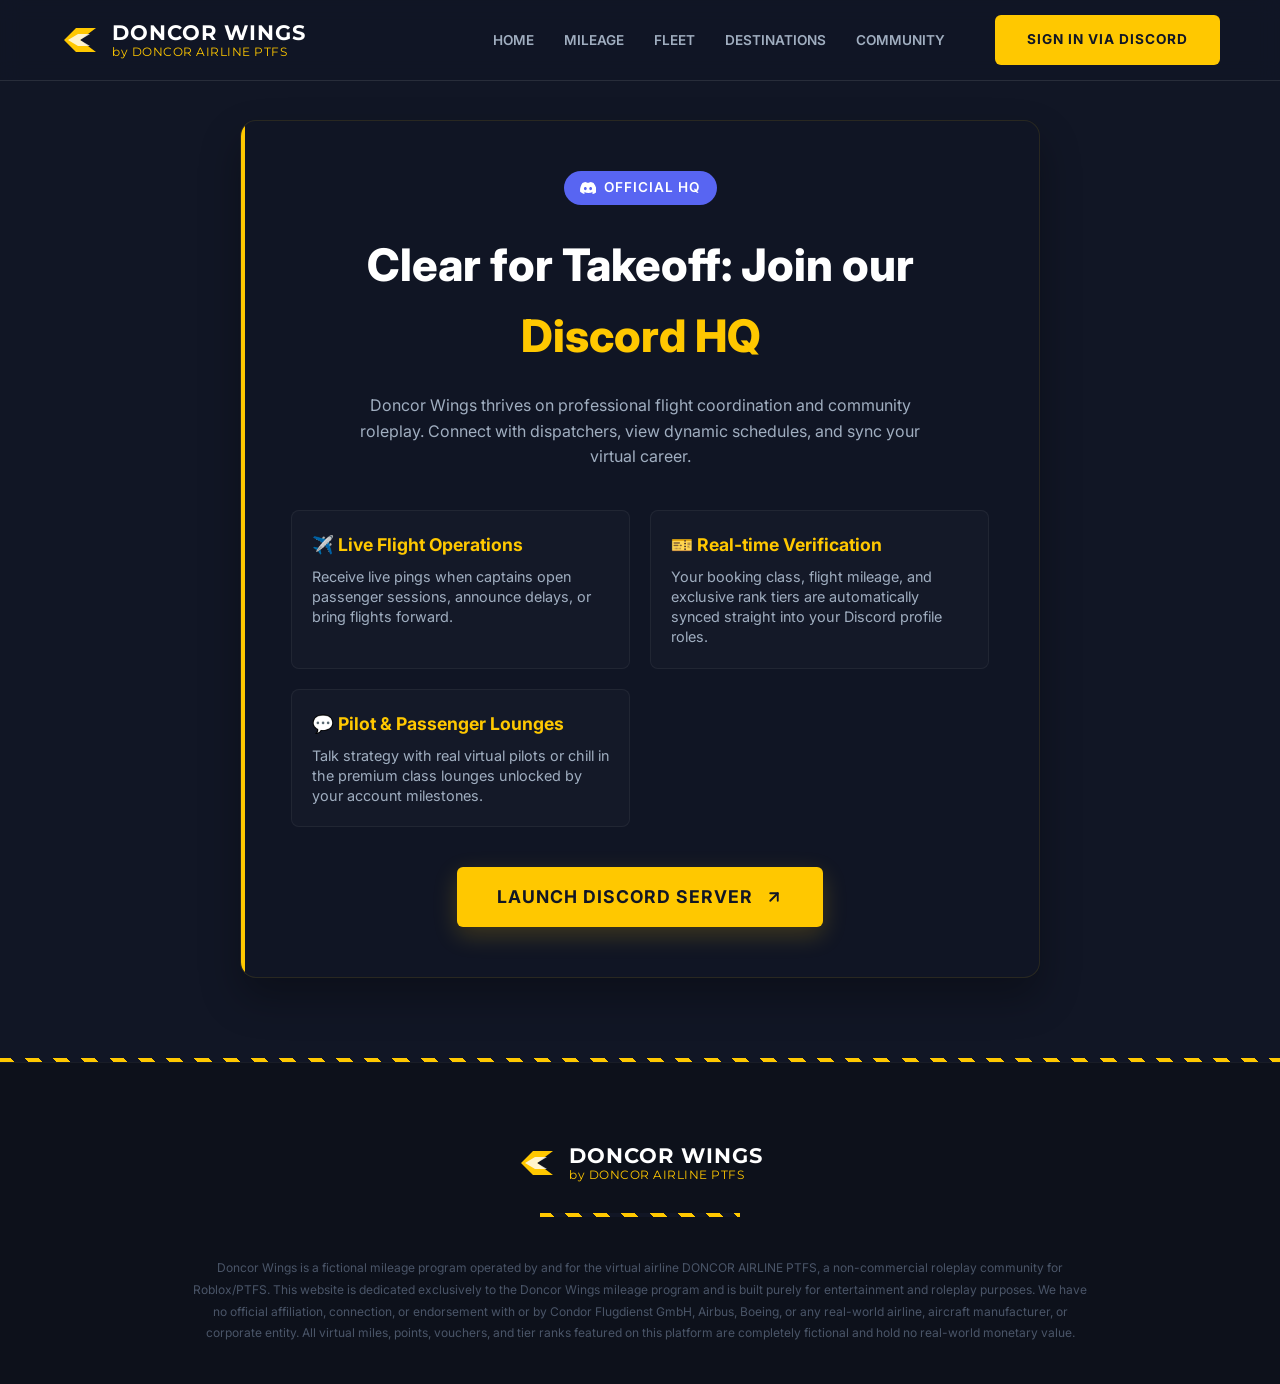
==== commit efd18c2e: "Update index.html" ====
--- a/discord/index.html
+++ b/discord/index.html
@@ -231,7 +231,7 @@
             </div>
             <div class="hazard-line" style="max-width: 200px; margin: 0 auto;"></div>
             <p class="legal-text">
-                Doncor Wings PTFS is a fictional, non-commercial roleplay community for Roblox/PTFS. This website is purely for entertainment purposes. We have no official affiliation, connection, or endorsement with or by Condor Flugdienst GmbH, Airbus, Boeing, or any real-world airline or manufacturer. All virtual miles, points, and ranks on this platform are completely fictional and hold no real-world monetary value.
+                Doncor Wings is a fictional mileage program operated by and for the virtual airline DONCOR AIRLINE PTFS, a non-commercial roleplay community for Roblox/PTFS. This website is dedicated exclusively to the Doncor Wings mileage program and is built purely for entertainment and roleplay purposes. We have no official affiliation, connection, or endorsement with or by Condor Flugdienst GmbH, Airbus, Boeing, or any real-world airline, aircraft manufacturer, or corporate entity. All virtual miles, points, vouchers, and tier ranks featured on this platform are completely fictional and hold no real-world monetary value.
             </p>
         </div>
     </footer>
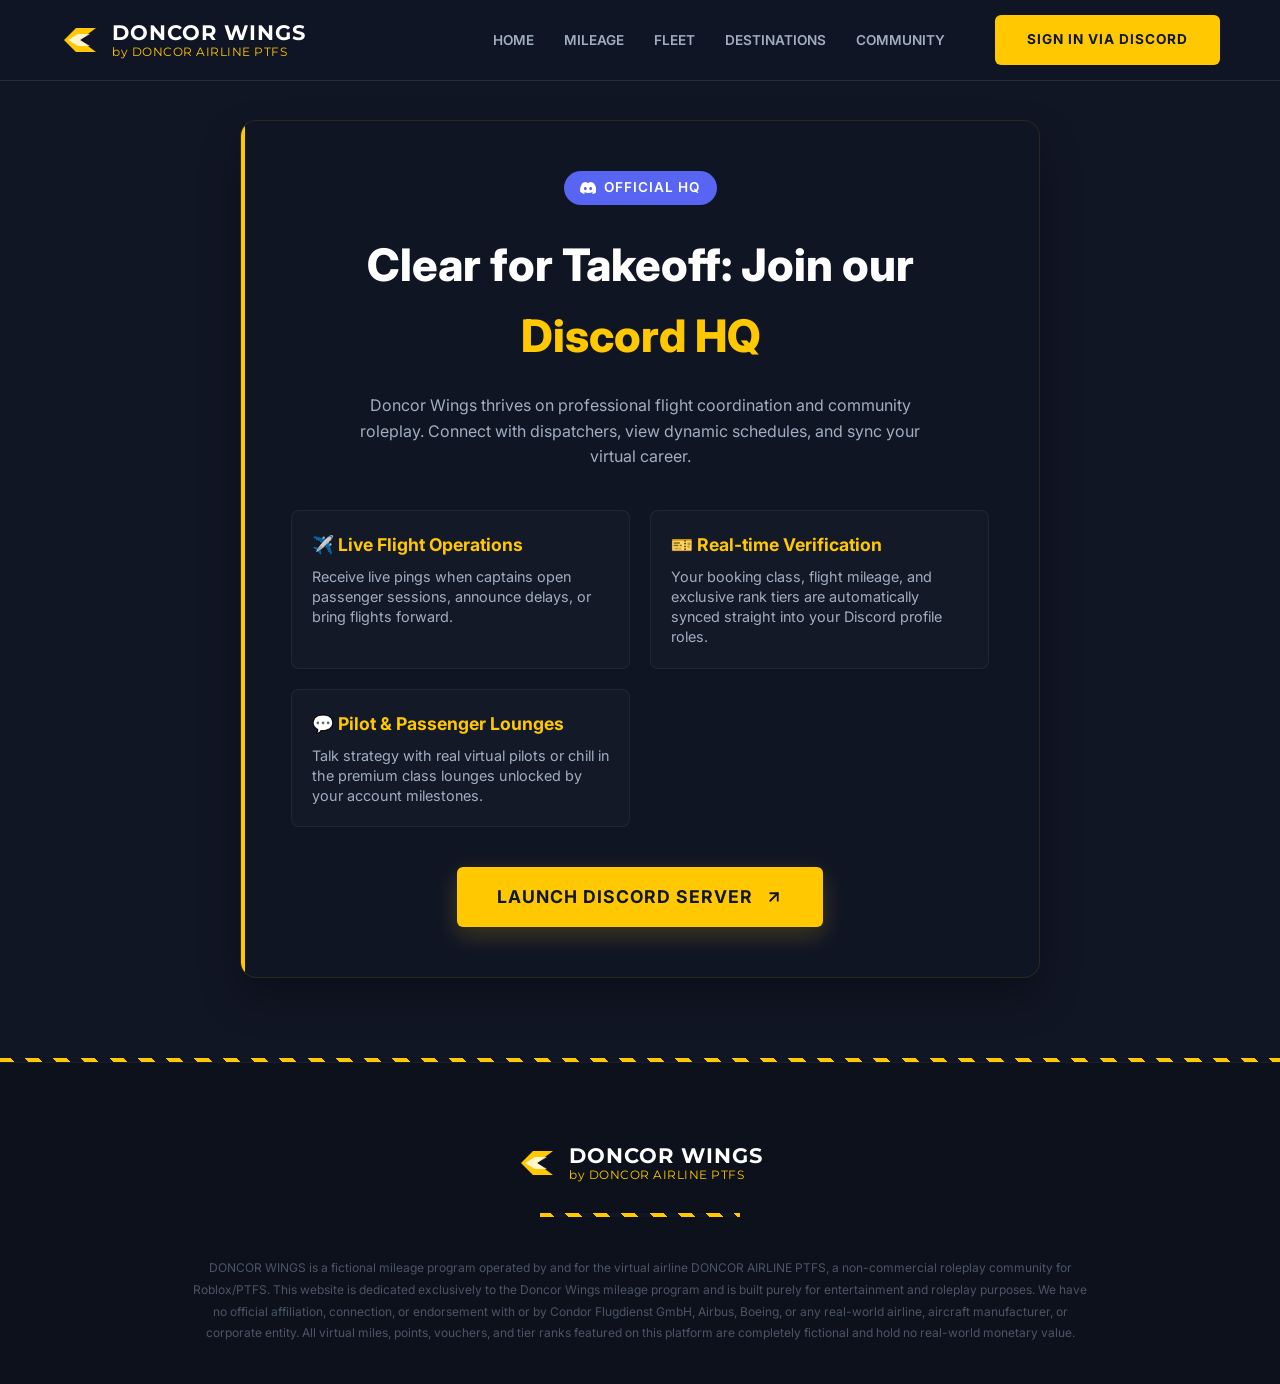
==== commit 1151845b: "Update index.html" ====
--- a/discord/index.html
+++ b/discord/index.html
@@ -231,7 +231,7 @@
             </div>
             <div class="hazard-line" style="max-width: 200px; margin: 0 auto;"></div>
             <p class="legal-text">
-                Doncor Wings is a fictional mileage program operated by and for the virtual airline DONCOR AIRLINE PTFS, a non-commercial roleplay community for Roblox/PTFS. This website is dedicated exclusively to the Doncor Wings mileage program and is built purely for entertainment and roleplay purposes. We have no official affiliation, connection, or endorsement with or by Condor Flugdienst GmbH, Airbus, Boeing, or any real-world airline, aircraft manufacturer, or corporate entity. All virtual miles, points, vouchers, and tier ranks featured on this platform are completely fictional and hold no real-world monetary value.
+                DONCOR WINGS is a fictional mileage program operated by and for the virtual airline DONCOR AIRLINE PTFS, a non-commercial roleplay community for Roblox/PTFS. This website is dedicated exclusively to the Doncor Wings mileage program and is built purely for entertainment and roleplay purposes. We have no official affiliation, connection, or endorsement with or by Condor Flugdienst GmbH, Airbus, Boeing, or any real-world airline, aircraft manufacturer, or corporate entity. All virtual miles, points, vouchers, and tier ranks featured on this platform are completely fictional and hold no real-world monetary value.
             </p>
         </div>
     </footer>
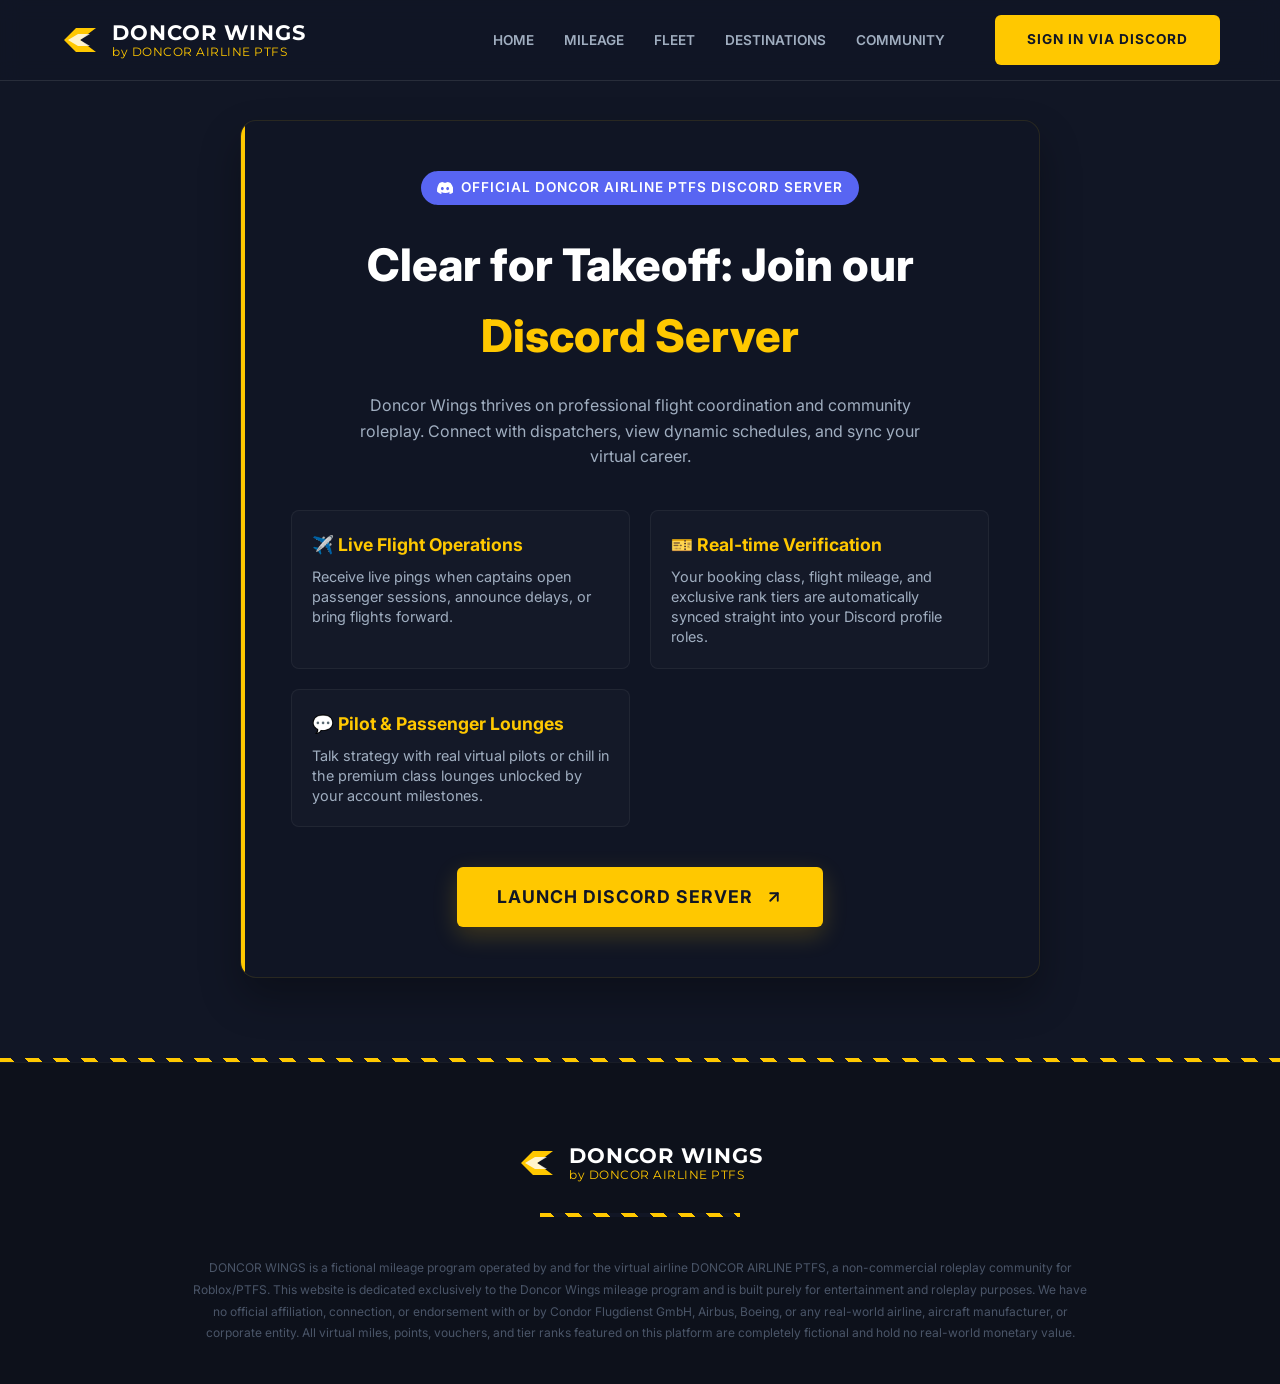
==== commit f345bb17: "Update index.html" ====
--- a/discord/index.html
+++ b/discord/index.html
@@ -3,7 +3,7 @@
 <head>
     <meta charset="UTF-8">
     <meta name="viewport" content="width=device-width, initial-scale=1.0">
-    <title>Join the Community - DONCOR WINGS</title>
+    <title>DONCOR WINGS by DONCOR AIRLINE PTFS</title>
     <link rel="stylesheet" href="../assets/css/style.css">
     <script src="https://cdn.jsdelivr.net/npm/@supabase/supabase-js@2"></script>
     <link rel="icon" href="data:image/svg+xml,<svg viewBox='0 0 100 100' xmlns='http://www.w3.org/2000/svg'><path d='M10 50 L40 20 L90 20 L50 50 L90 80 L40 80 Z' fill='%23FFC800'/><path d='M20 50 L45 35 L75 35 L50 50 L75 65 L45 65 Z' fill='%23ffffff' opacity='0.8'/></svg>">
@@ -175,11 +175,11 @@
                     <svg width="16" height="16" viewBox="0 0 127.14 96.36" fill="#ffffff" style="display:inline-block; vertical-align:middle;">
                         <path d="M107.7,8.07A105.15,105.15,0,0,0,77.26,0a77.19,77.19,0,0,0-3.3,6.83A96.67,96.67,0,0,0,53.22,6.83,77.19,77.19,0,0,0,49.88,0,105.15,105.15,0,0,0,19.44,8.07C3.66,31.58-1.86,54.65,1,77.53A105.73,105.73,0,0,0,32,96.36a74.37,74.37,0,0,0,6.71-11,68.6,68.6,0,0,1-10.57-5.12c.9-.65,1.76-1.34,2.58-2a75.58,75.58,0,0,0,72.9,0c.82.71,1.68,1.4,2.58,2a68.48,68.48,0,0,1-10.57,5.12,74.26,74.26,0,0,0,6.71,11,105.54,105.54,0,0,0,32.61-18.83C129.87,49.62,124.05,26.84,107.7,8.07ZM42.45,65.69C36.18,65.69,31,60,31,53S36.18,40.36,42.45,40.36,53.93,46,53.79,53,48.72,65.69,42.45,65.69Zm42.24,0C78.41,65.69,73.24,60,73.24,53S78.41,40.36,84.69,40.36,96.17,46,96,53,91,65.69,84.69,65.69Z"/>
                     </svg>
-                    Official HQ
+                    OFFICIAL DONCOR AIRLINE PTFS DISCORD SERVER
                 </div>
                 
                 <div class="community-title">
-                    <h1>Clear for Takeoff: Join our <span>Discord HQ</span></h1>
+                    <h1>Clear for Takeoff: Join our <span>Discord Server</span></h1>
                     <p style="color: var(--text-muted, #a0aec0); max-width: 600px; margin: 0 auto; line-height: 1.6;">
                         Doncor Wings thrives on professional flight coordination and community roleplay. Connect with dispatchers, view dynamic schedules, and sync your virtual career.
                     </p>
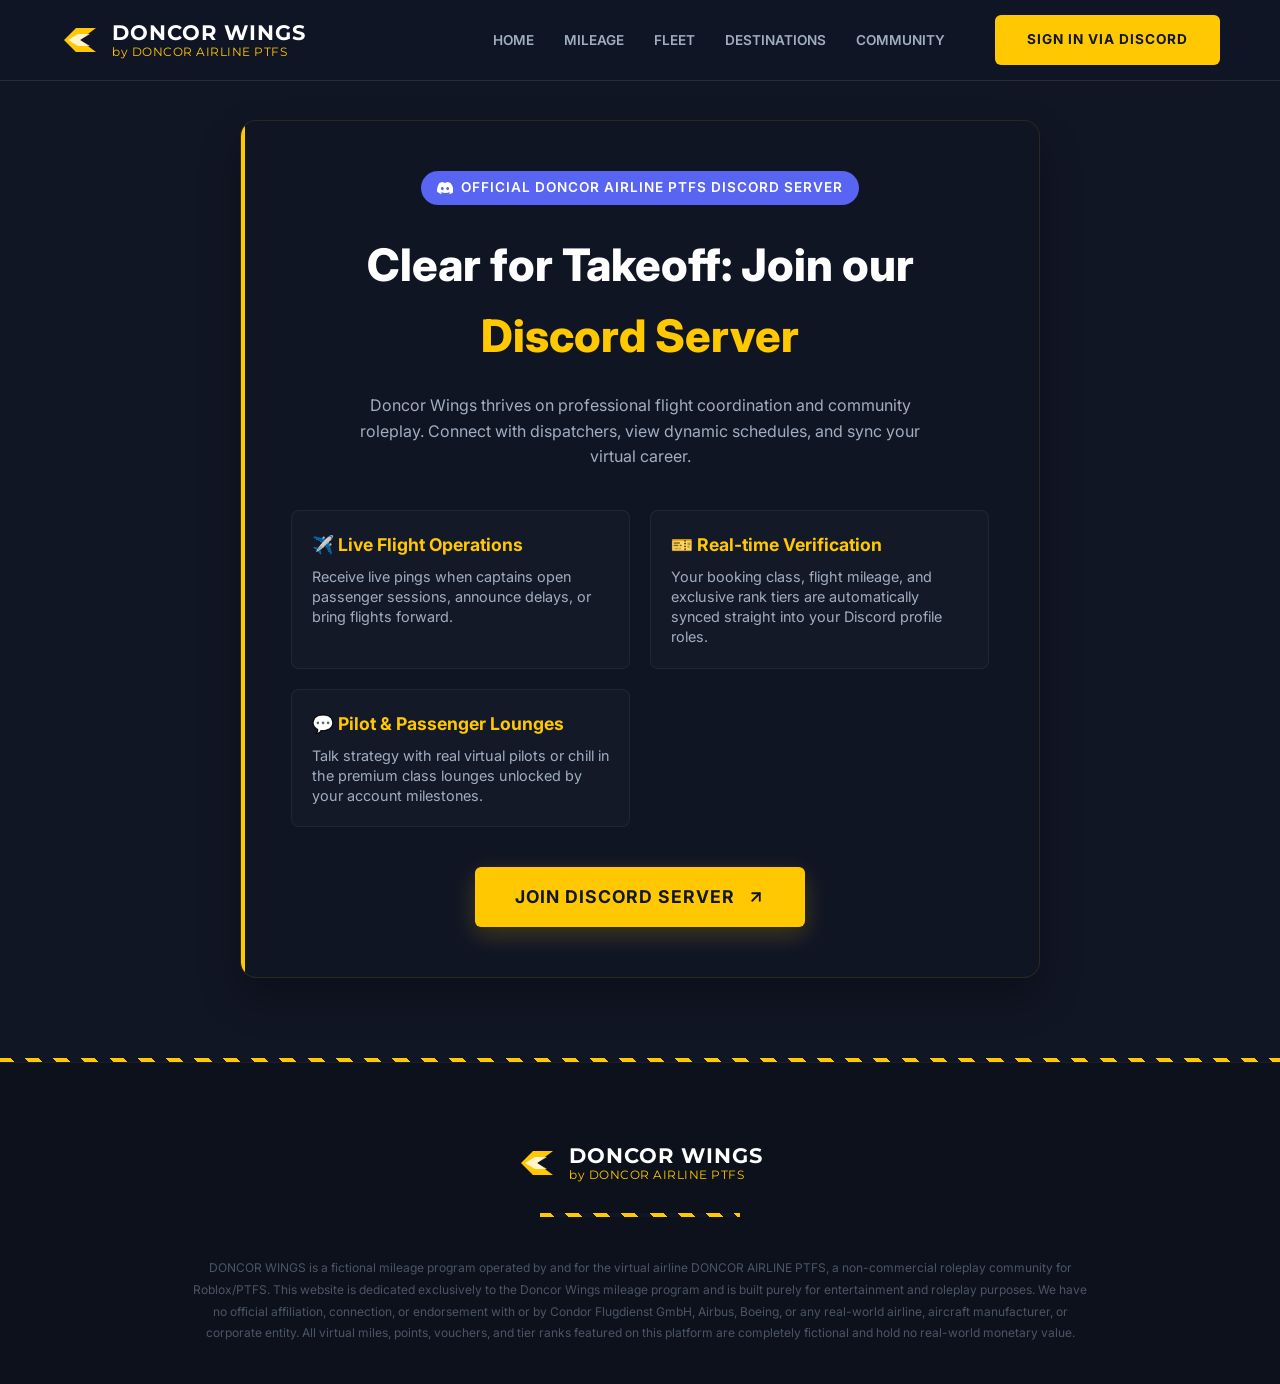
==== commit c2112015: "Update index.html" ====
--- a/discord/index.html
+++ b/discord/index.html
@@ -202,7 +202,7 @@
 
                 <div class="join-btn-container">
                     <a href="https://discord.gg/UXgpn4hfug" target="_blank" rel="noopener noreferrer" class="btn btn-primary btn-discord-join">
-                        Launch Discord Server
+                        Join Discord Server
                         <svg width="18" height="18" viewBox="0 0 24 24" fill="none" stroke="currentColor" stroke-width="2.5" stroke-linecap="round" stroke-linejoin="round">
                             <line x1="7" y1="17" x2="17" y2="7"></line>
                             <polyline points="7 7 17 7 17 17"></polyline>
--- a/assets/css/style.css
+++ b/assets/css/style.css
@@ -1178,3 +1178,193 @@
     .btn { width: 100%; }
     .hero .container > div { flex-direction: column; }
 }
+
+/* --- Responsive Overhaul (Mobile & Tablet) --- */
+
+/* Tablet & Large Mobile Breakpoint */
+@media (max-width: 1024px) {
+    .container {
+        padding: 0 30px;
+    }
+
+    .logo-text .main-line {
+        font-size: 1.1rem;
+    }
+
+    .logo-text .sub-line {
+        font-size: 0.65rem;
+    }
+
+    .booking-container {
+        padding: 40px;
+    }
+
+    .booking-header h1 {
+        font-size: 2.8rem;
+    }
+
+    /* Grids: 2 columns on tablet */
+    .dest-grid, .tiers-grid, .fleet-grid {
+        grid-template-columns: repeat(2, 1fr);
+    }
+}
+
+/* Mobile Smartphone Breakpoint */
+@media (max-width: 768px) {
+    header .container {
+        padding: 0 20px;
+    }
+
+    .logo-text .main-line {
+        font-size: 1rem;
+    }
+
+    .logo-text .sub-line {
+        font-size: 0.6rem;
+    }
+
+    .logo svg {
+        width: 30px;
+        height: 30px;
+    }
+
+    .profile-area .btn-primary {
+        padding: 8px 14px;
+        font-size: 0.7rem;
+        letter-spacing: 0.5px;
+    }
+
+    /* Mobile Navigation Slide-Down */
+    nav ul {
+        display: flex !important; /* Override existing display: none */
+        position: absolute;
+        top: 80px;
+        left: 0;
+        width: 100%;
+        background-color: var(--bg-dark);
+        flex-direction: column;
+        padding: 0; /* Reset padding for animation */
+        border-bottom: none;
+        max-height: 0;
+        overflow: hidden;
+        opacity: 0;
+        transition: max-height 0.5s ease, opacity 0.3s ease, padding 0.5s ease;
+        z-index: 999;
+    }
+
+    nav ul.active {
+        max-height: 500px; /* Adjust as needed for menu content */
+        opacity: 1;
+        padding: 30px 0;
+        border-bottom: 2px solid var(--accent-yellow);
+    }
+
+    nav ul li {
+        margin: 0 0 15px 0;
+        text-align: center;
+        width: 100%;
+    }
+
+    nav ul li a {
+        display: block;
+        padding: 10px 0;
+        font-size: 1rem;
+    }
+
+    .mobile-toggle {
+        display: block;
+    }
+
+    /* Hero Section Adjustments */
+    .hero-booking {
+        padding: 140px 0 80px;
+    }
+
+    .booking-header h1 {
+        font-size: 2rem !important; /* Critical Requirement: 2rem target */
+        text-align: center;
+    }
+
+    .booking-header p {
+        font-size: 1rem;
+        text-align: center;
+    }
+
+    .booking-container {
+        padding: 30px 20px;
+    }
+
+    /* Booking Mask Vertical Stack */
+    .booking-mask {
+        grid-template-columns: 1fr;
+        gap: 15px;
+        padding: 20px;
+    }
+
+    .booking-mask .btn-primary {
+        width: 100%;
+        margin-top: 5px;
+    }
+
+    /* Flight Results Card Responsiveness */
+    .flight-card {
+        grid-template-columns: 1fr; /* Stack vertically */
+    }
+
+    .flight-main {
+        padding: 25px;
+    }
+
+    .flight-route {
+        gap: 20px;
+        flex-wrap: wrap;
+        justify-content: center;
+    }
+
+    .route-time {
+        font-size: 1.5rem;
+    }
+
+    .route-arrow {
+        width: 100%;
+        margin: 10px 0;
+    }
+
+    .flight-details {
+        flex-direction: column;
+        gap: 15px;
+    }
+
+    .booking-options {
+        border-left: none;
+        border-top: 1px dashed rgba(255, 200, 0, 0.4); /* Horizontal Divider */
+        padding: 25px;
+        width: 100%;
+    }
+
+    .already-booked-alert {
+        border-left: none;
+        border-top: 4px solid var(--accent-yellow);
+        width: 100%;
+    }
+
+    /* Grids: 1 column on mobile */
+    .dest-grid, .tiers-grid, .fleet-grid {
+        grid-template-columns: 1fr;
+    }
+
+    /* Footer adjustments */
+    footer .logo {
+        flex-direction: column;
+        text-align: center;
+    }
+
+    footer .logo svg {
+        margin-right: 0;
+        margin-bottom: 10px;
+    }
+
+    .section-title {
+        font-size: 2rem;
+    }
+}
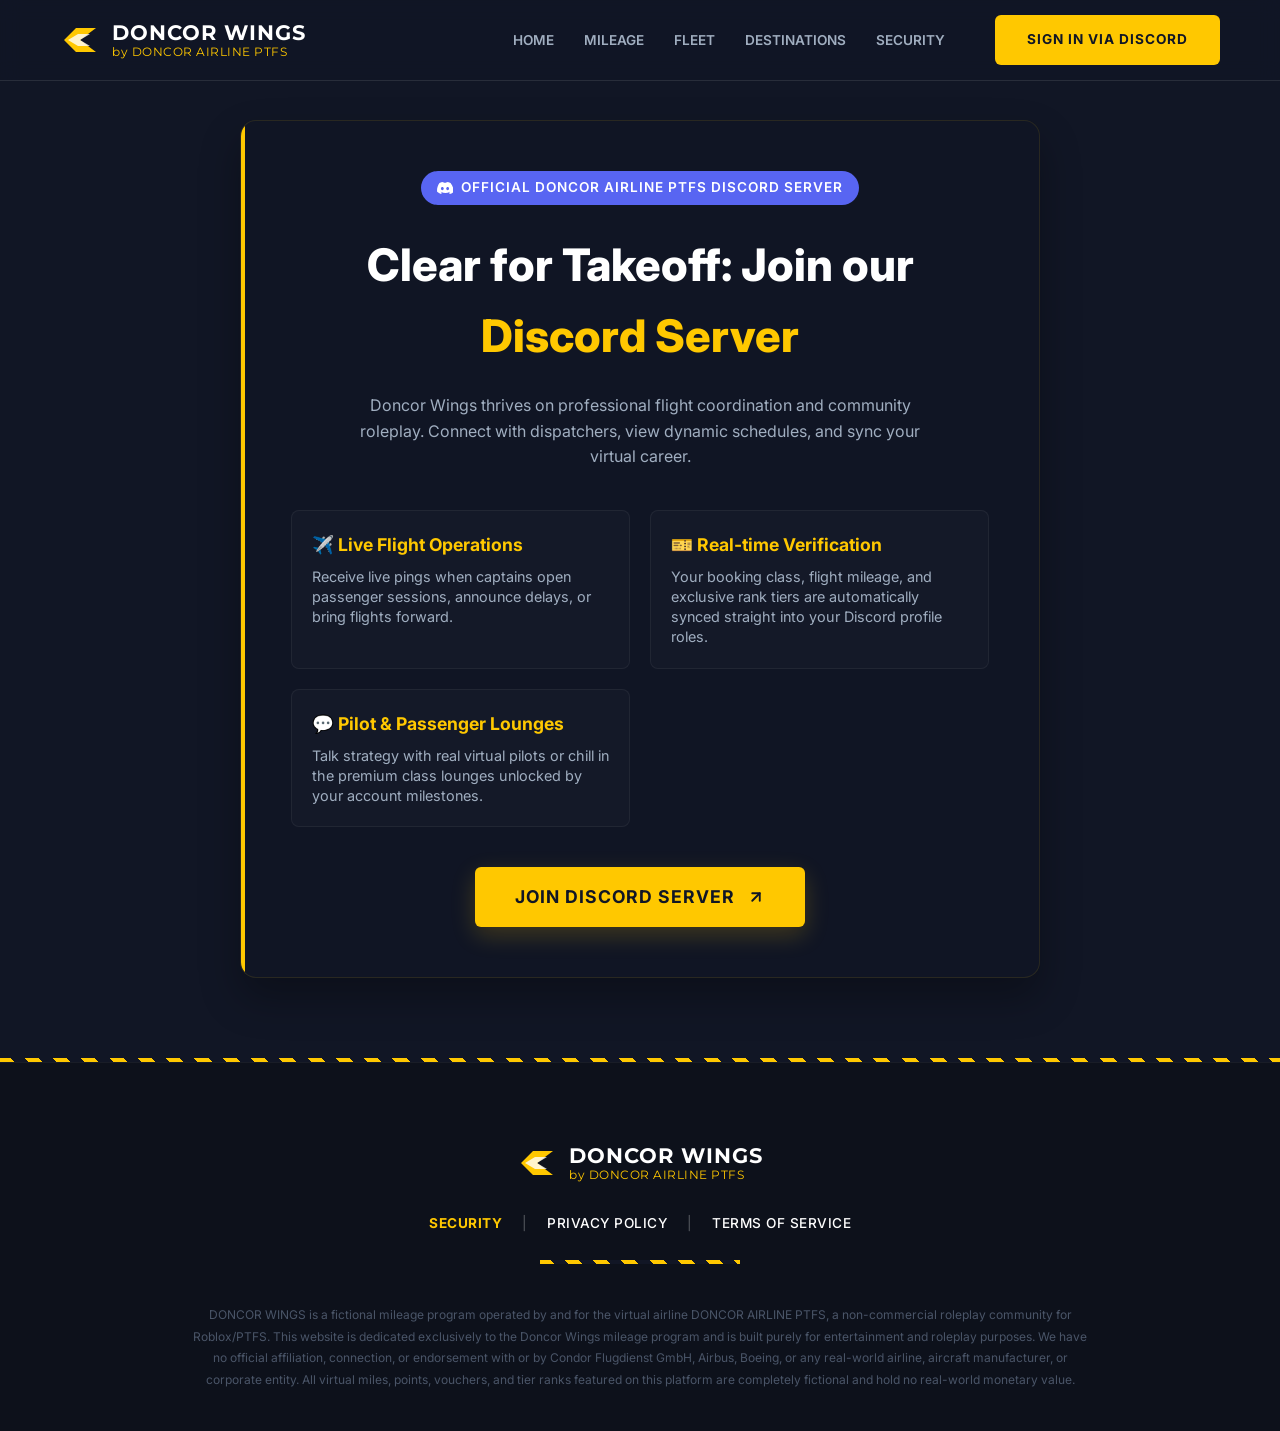
==== commit 92e52a96: "Update index.html" ====
--- a/discord/index.html
+++ b/discord/index.html
@@ -152,7 +152,7 @@
                     <li><a href="../#mileage">Mileage</a></li>
                     <li><a href="../#fleet">Fleet</a></li>
                     <li><a href="../#destinations">Destinations</a></li>
-                    <li><a href="#" class="active">Community</a></li>
+                    <li><a href="security/" target="_blank" rel="noopener noreferrer">Security</a></li>
                 </ul>
                 <div class="profile-area">
                     <a href="javascript:void(0);" id="login-btn" class="btn btn-primary">Sign In via Discord</a>
@@ -229,6 +229,13 @@
                     </div>
                 </div>
             </div>
+            <div class="footer-links" style="display: flex; justify-content: center; gap: 20px; margin-bottom: 25px; flex-wrap: wrap;">
+            <a href="/security" target="_blank" rel="noopener noreferrer" style="color: #FFC800; text-decoration: none; font-size: 0.85rem; font-weight: bold; letter-spacing: 0.5px; transition: opacity 0.2s;" onmouseover="this.style.opacity='0.8'" onmouseout="this.style.opacity='1'">SECURITY</a>
+            <span style="color: rgba(255,255,255,0.3); font-size: 0.85rem;">|</span>
+            <a href="/privacy-policy" target="_blank" rel="noopener noreferrer" style="color: #ffffff; text-decoration: none; font-size: 0.85rem; font-weight: 500; letter-spacing: 0.5px; transition: color 0.2s;" onmouseover="this.style.color='#FFC800'" onmouseout="this.style.color='#ffffff'">PRIVACY POLICY</a>
+            <span style="color: rgba(255,255,255,0.3); font-size: 0.85rem;">|</span>
+            <a href="/terms-of-service" target="_blank" rel="noopener noreferrer" style="color: #ffffff; text-decoration: none; font-size: 0.85rem; font-weight: 500; letter-spacing: 0.5px; transition: color 0.2s;" onmouseover="this.style.color='#FFC800'" onmouseout="this.style.color='#ffffff'">TERMS OF SERVICE</a>
+            </div>
             <div class="hazard-line" style="max-width: 200px; margin: 0 auto;"></div>
             <p class="legal-text">
                 DONCOR WINGS is a fictional mileage program operated by and for the virtual airline DONCOR AIRLINE PTFS, a non-commercial roleplay community for Roblox/PTFS. This website is dedicated exclusively to the Doncor Wings mileage program and is built purely for entertainment and roleplay purposes. We have no official affiliation, connection, or endorsement with or by Condor Flugdienst GmbH, Airbus, Boeing, or any real-world airline, aircraft manufacturer, or corporate entity. All virtual miles, points, vouchers, and tier ranks featured on this platform are completely fictional and hold no real-world monetary value.
